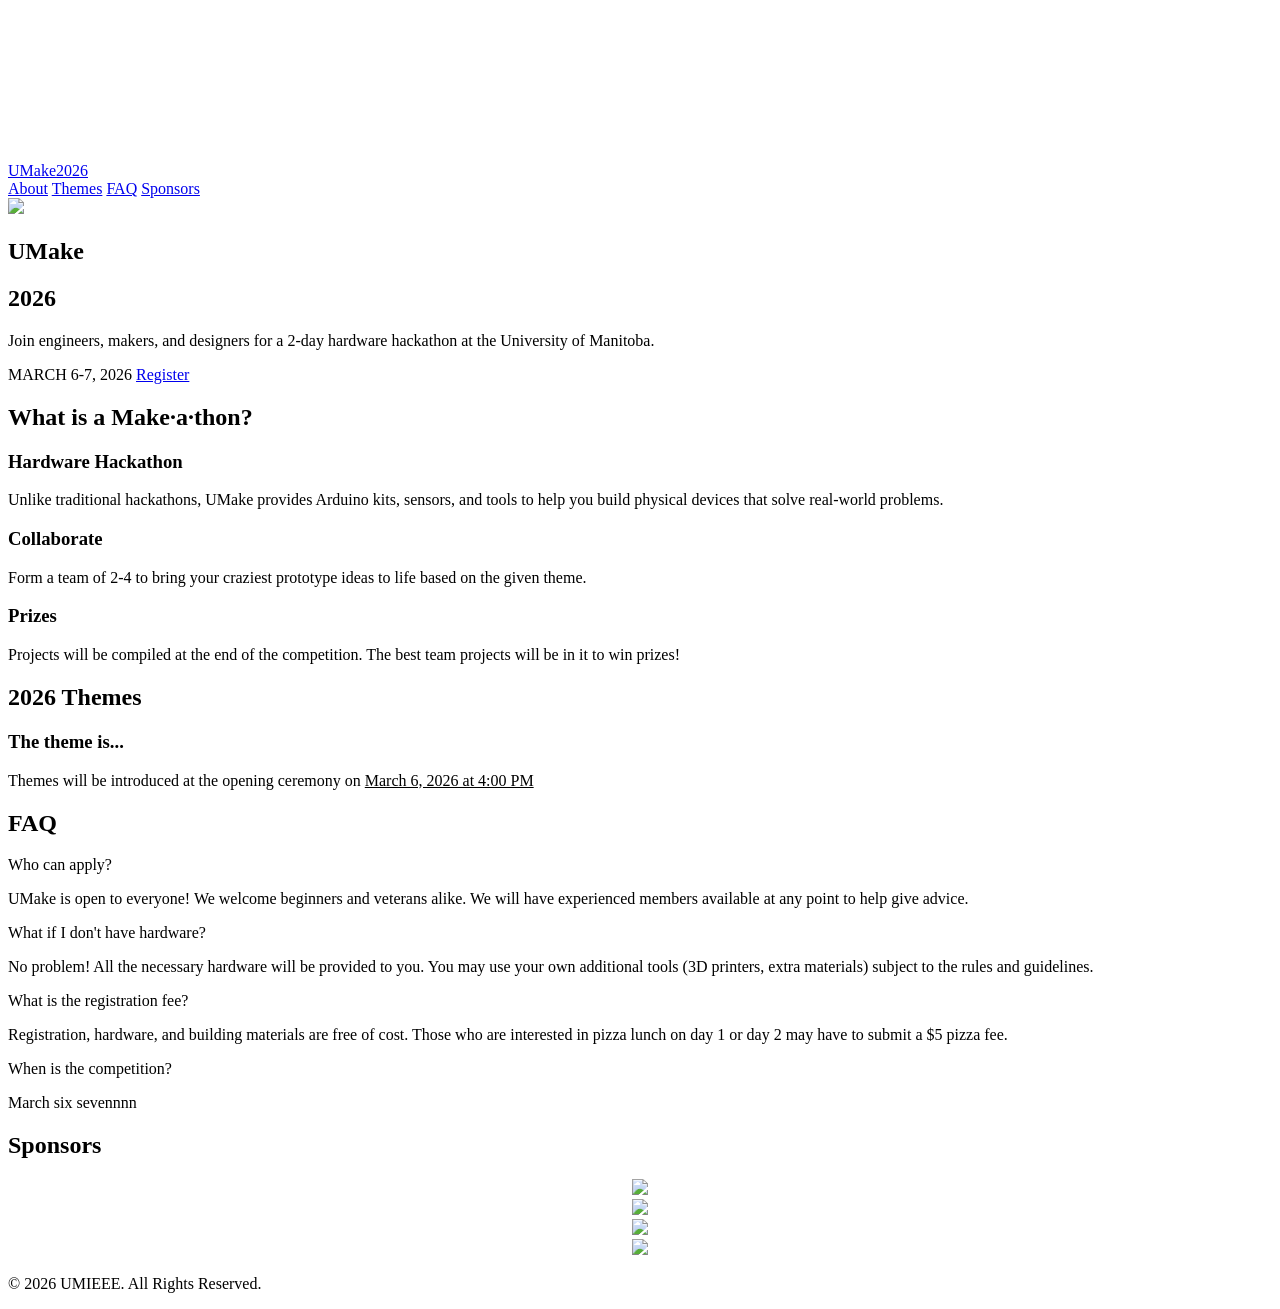
==== index.html @ 4b78773f "update faq" ====
<!DOCTYPE html>
<html lang="en">
<head>
    <meta charset="UTF-8">
    <meta name="viewport" content="width=device-width, initial-scale=1.0">
    <link rel="icon" href="/assets/favicon_um.ico" type="image/x-icon">
    <title>UMake 2026</title>
    
    <link rel="preconnect" href="https://fonts.googleapis.com">
    <link rel="preconnect" href="https://fonts.gstatic.com" crossorigin>
    <link href="https://fonts.googleapis.com/css2?family=Inter:wght@300;400;600&family=Montserrat:wght@700;800&display=swap" rel="stylesheet">
    <link rel="preconnect" href="https://fonts.googleapis.com">
    <link rel="preconnect" href="https://fonts.gstatic.com" crossorigin>
    <link href="https://fonts.googleapis.com/css2?family=Press+Start+2P&family=VT323&display=swap" rel="stylesheet">

    <link rel="stylesheet" href="styles.css">
</head>
<body data-bg="var(--bg-hero)">
    <canvas id="voxel-canvas"></canvas>
    
    <nav>
        <a href="#" class="logo">UMake2026</a>
        <div class="nav-links">
            <a href="#about">About</a>
            <a href="#themes">Themes</a>
            <a href="#faq">FAQ</a>
            <a href="#sponsors">Sponsors</a>
            <!-- <a href="#contact">Contact</a> -->
        </div>
    </nav>

    <section id="hero" class="bg-trigger" data-color="var(--bg-hero)">
        <img src="./assets/umieee.webp" style="height: 1.5rem;">
        <h1 class="logo">UMake</h1>
        <h1 class="logo">2026</h1>
        <p class="hero-sub">Join engineers, makers, and designers for a 2-day hardware hackathon at the University of Manitoba.</p>
        <span class="hero-tag">MARCH 6-7, 2026</span>
        <a href="https://docs.google.com/forms/d/e/1FAIpQLScHVIzi8cboEXh6Fi9z3Rb9XfMyqST-W2y5awDrK6o67wn_qQ/viewform?usp=publish-editor" target="." class="cta-btn">Register</a>
    </section>

    <section id="about" class="bg-trigger" data-color="var(--bg-about)">
        <h2 class="section-title">What is a Make·a·thon?</h2>
        <div class="grid">
            <div class="card">
                <h3>Hardware Hackathon</h3>
                <p>Unlike traditional hackathons, UMake provides Arduino kits, sensors, and tools to help you build physical devices that solve real-world problems.</p>
            </div>
            <div class="card">
                <h3>Collaborate</h3>
                <p>Form a team of 2-4 to bring your craziest prototype ideas to life based on the given theme.</p>
            </div>
            <div class="card">
                <h3>Prizes</h3>
                <p>Projects will be compiled at the end of the competition. The best team projects will be in it to win prizes!</p>
            </div>
        </div>
    </section>

    <section id="themes" class="bg-trigger" data-color="var(--bg-themes)">
        <h2 class="section-title">2026 Themes</h2>
        <div class="grid">
            <div class="card">
                <h3>The theme is...</h3>
                <p>Themes will be introduced at the opening ceremony on <u>March 6, 2026 at 4:00 PM</u></p>
            </div>
            <!-- <div class="card">
                <h3>Retro-Gaming</h3>
                <p>Build custom arcade machines, controllers, or physical games that bridge the gap between digital and physical play.</p>
            </div> -->
        </div>
    </section>

    <section id="faq" class="bg-trigger" data-color="var(--bg-faq)">
        <h2 class="section-title">FAQ</h2>
        <div class="faq-item">
            <div class="faq-question">Who can apply?</div>
            <p class="text-dim">UMake is open to everyone! We welcome beginners and veterans alike. We will have experienced members available at any point to help give advice.</p>
        </div>
        <div class="faq-item">
            <div class="faq-question">What if I don't have hardware?</div>
            <p class="text-dim">No problem! All the necessary hardware will be provided to you. You may use your own additional tools (3D printers, extra materials) subject to the rules and guidelines.</p>
        </div>
        <div class="faq-item">
            <div class="faq-question">What is the registration fee?</div>
            <p class="text-dim">Registration, hardware, and building materials are free of cost.
                Those who are interested in pizza lunch on day 1 or day 2 may have to submit a $5 pizza fee.</p>
        </div>
        <div class="faq-item">
            <div class="faq-question">When is the competition?</div>
            <p class="text-dim">March six sevennnn</p>
        </div>
    </section>

    <section id="sponsors" class="bg-trigger" data-color="var(--bg-footer)">
        <h2 class="section-title">Sponsors</h2>
        <div class="grid" style="text-align: center;">
            <div class="card"><img src="./assets/umieee.webp"></div>
            <div class="card"><img src="./assets/eef.webp"></div>
            <div class="card"><img src="./assets/icf.webp"></div>
            <div class="card"><img src="./assets/digikey.webp"></div>
        </div>
    </section>

    <footer>
        <p>&copy; 2026 UMIEEE. All Rights Reserved.</p>
        <!-- <div class="socials">
            <a href="#">Instagram</a>
            <a href="#">Email</a>
        </div> -->
    </footer>

    
    <!-- <script type="text/javascript" src="script.js"></script> -->
    <script type="importmap">
        {
            "imports": {
            "three": "https://unpkg.com/three@0.160.0/build/three.module.js"
            }
        }
    </script>
    <script type="module" src="script.js"></script>
</body>
</html>
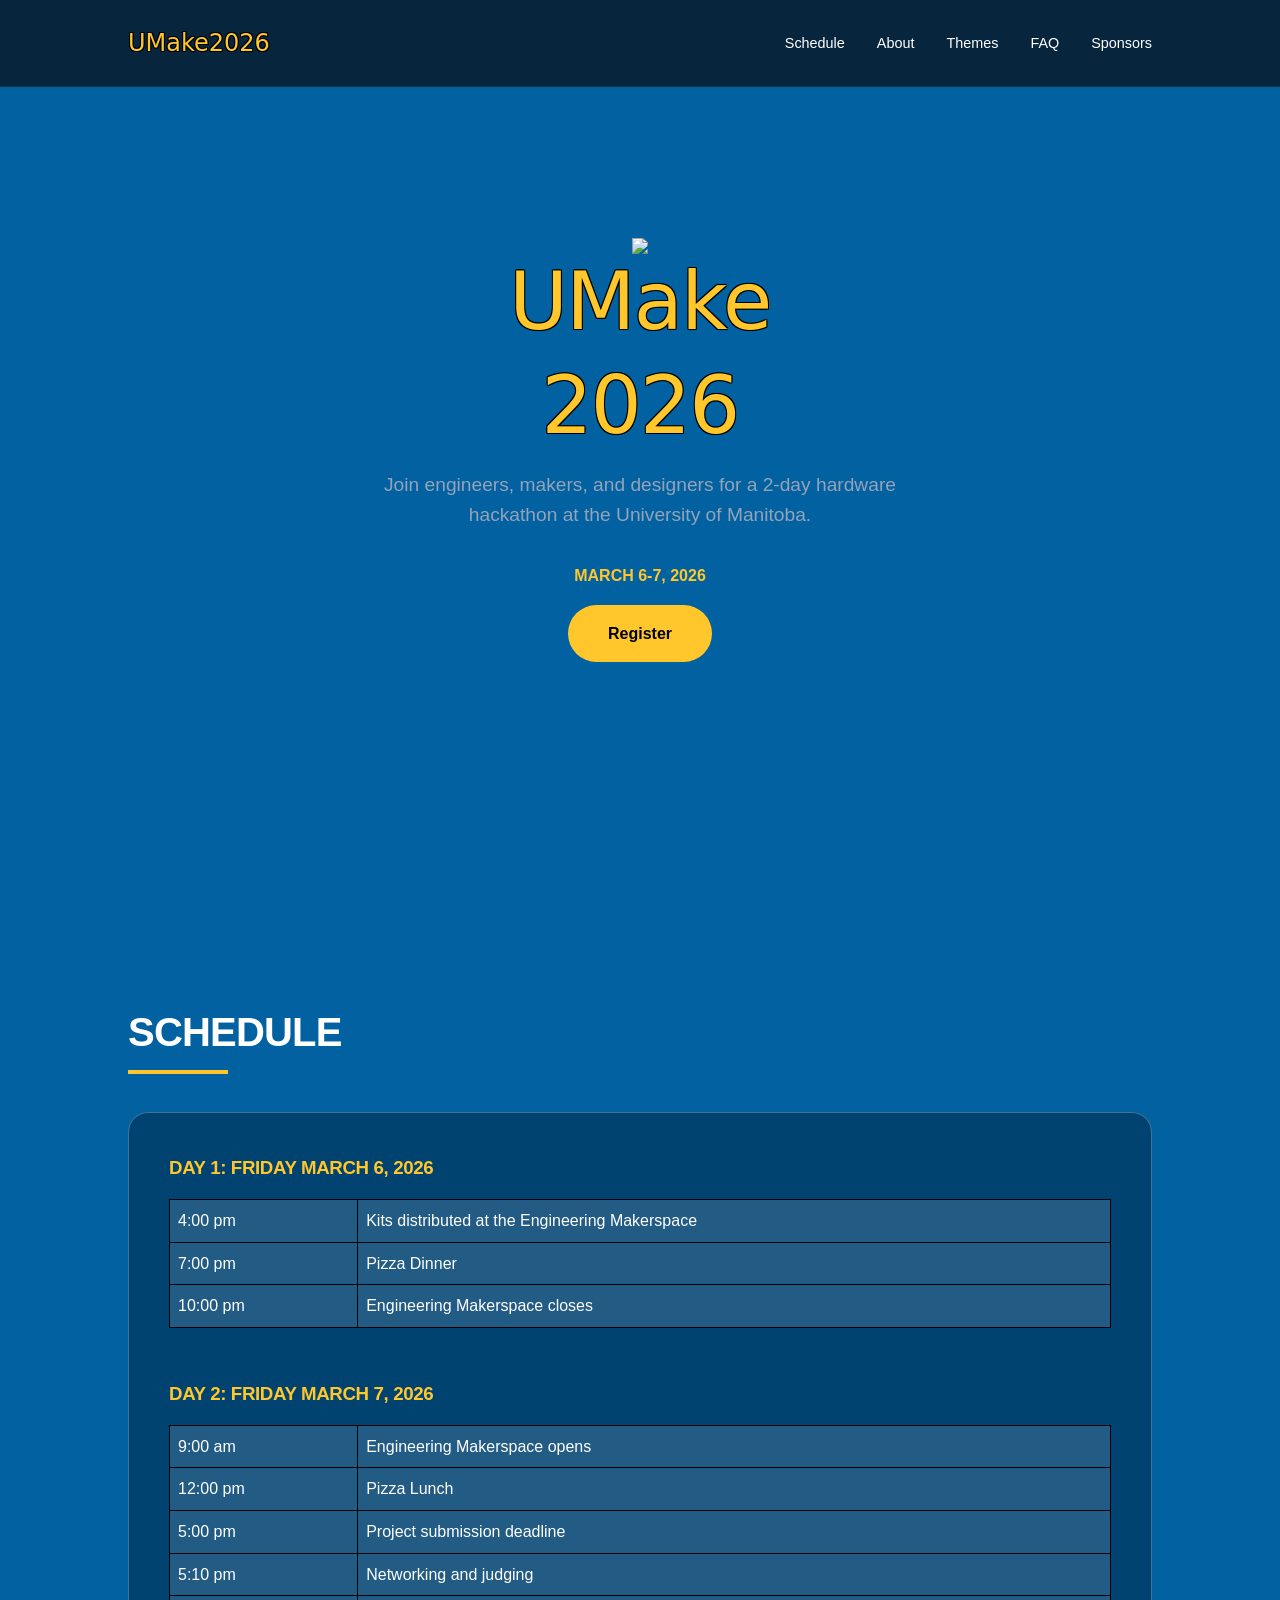
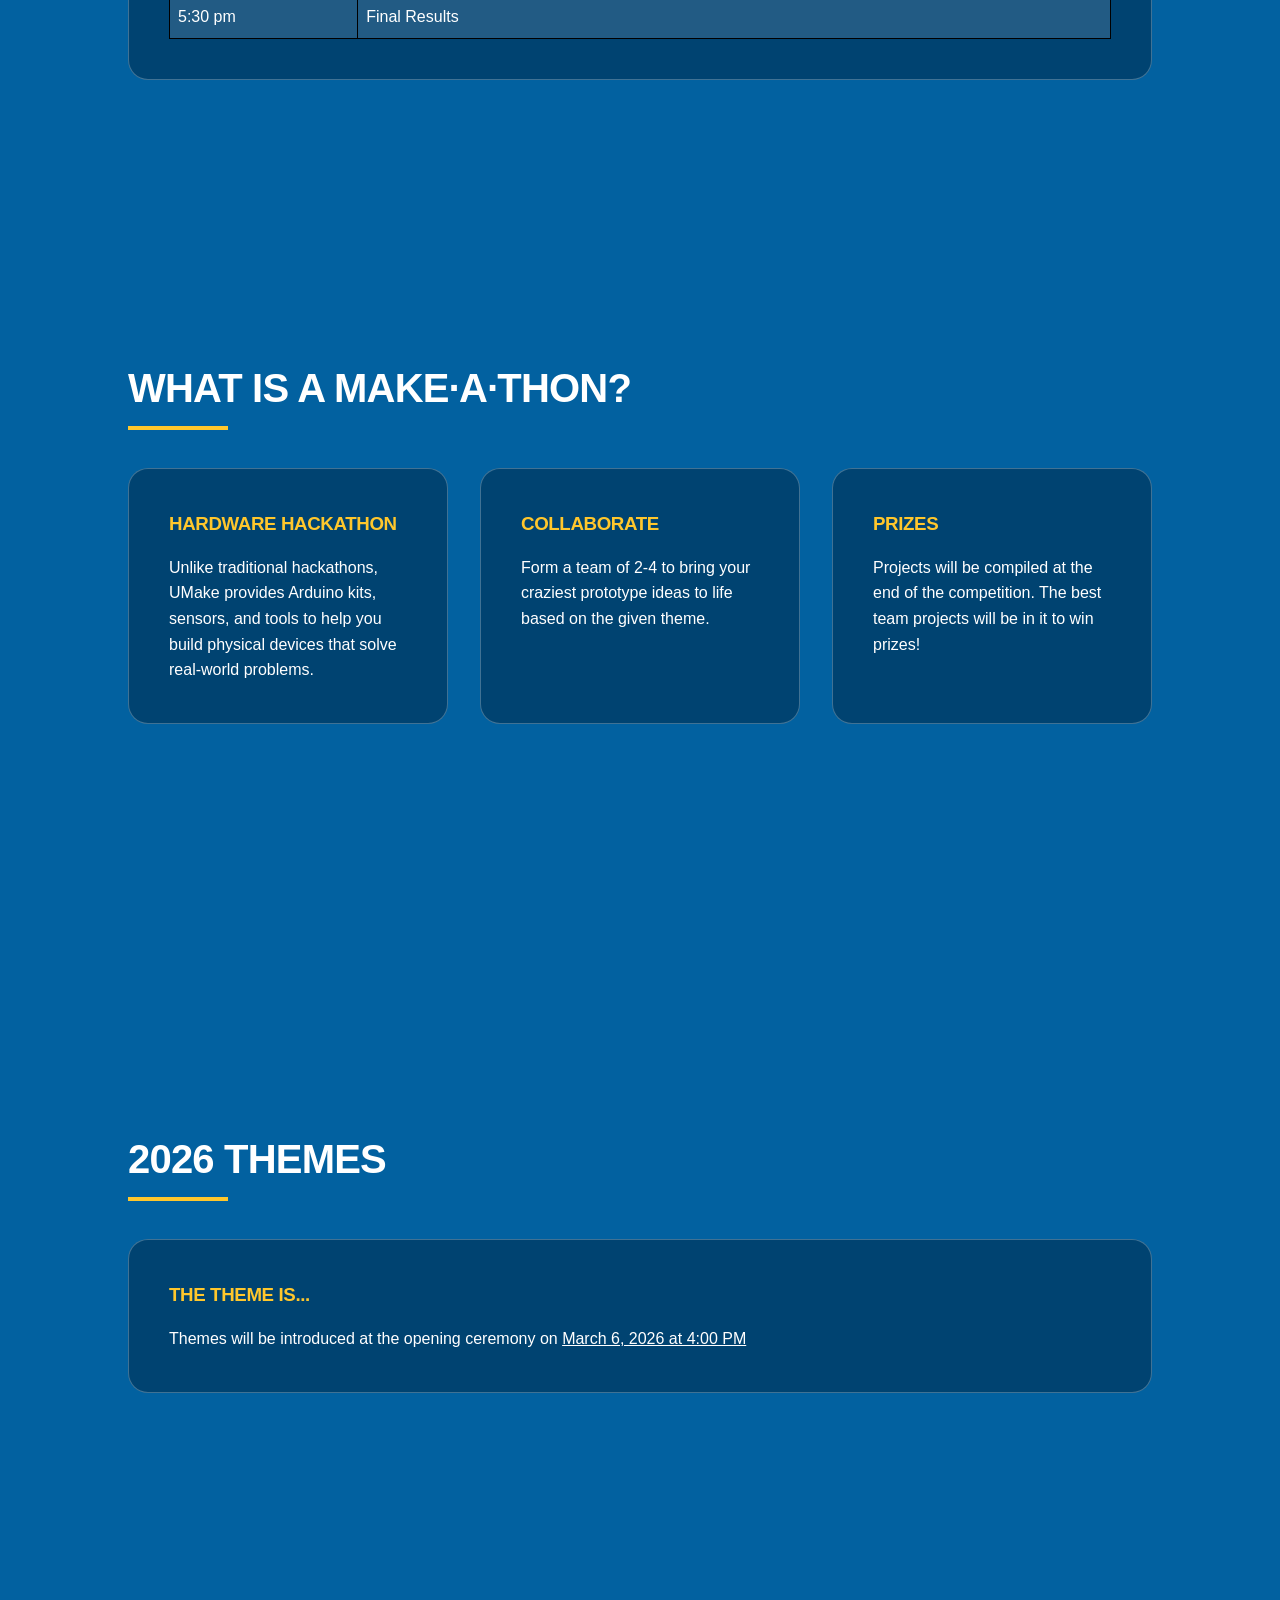
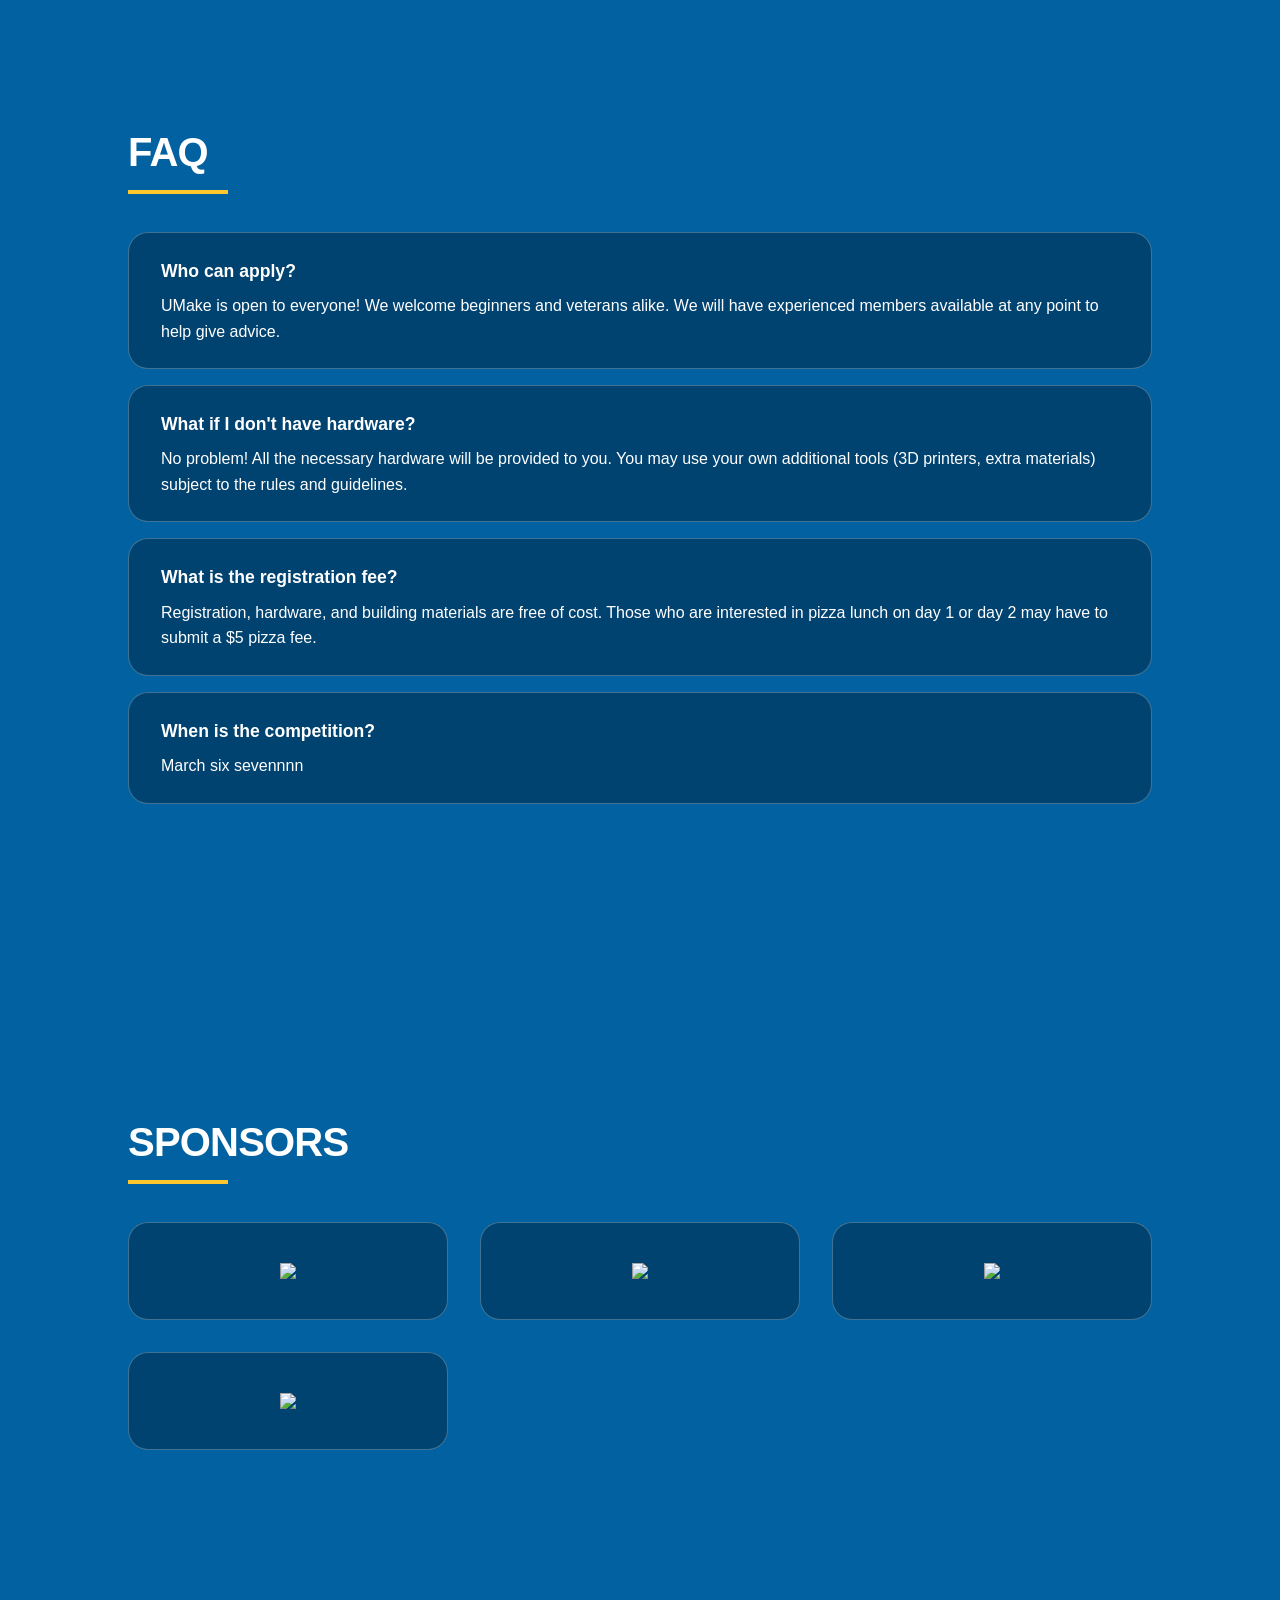
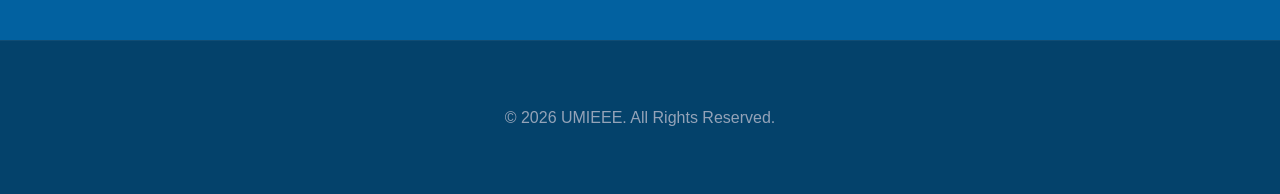
==== commit 4385a343: "add schedule" ====
--- a/index.html
+++ b/index.html
@@ -21,6 +21,7 @@
     <nav>
         <a href="#" class="logo">UMake2026</a>
         <div class="nav-links">
+            <a href="#schedule">Schedule</a>
             <a href="#about">About</a>
             <a href="#themes">Themes</a>
             <a href="#faq">FAQ</a>
@@ -38,6 +39,64 @@
         <a href="https://docs.google.com/forms/d/e/1FAIpQLScHVIzi8cboEXh6Fi9z3Rb9XfMyqST-W2y5awDrK6o67wn_qQ/viewform?usp=publish-editor" target="." class="cta-btn">Register</a>
     </section>
 
+    <section id="schedule" class="bg-trigger" data-color="var(--bg-themes)">
+        <h2 class="section-title">Schedule</h2>
+        <div class="grid">
+            <div class="card" style="display: flex; justify-content: center; flex-direction: column;">
+                
+                <h3>Day 1: Friday March 6, 2026</h3>
+                <table class="schedule-table">
+                    <tbody>
+                        <tr>
+                            <td class="tg-0pky">4:00 pm</td>
+                            <td class="tg-0pky">Kits distributed at the Engineering Makerspace</td>
+                        </tr>
+                        <tr>
+                            <td class="tg-0pky">7:00 pm</td>
+                            <td class="tg-0pky">Pizza Dinner</td>
+                        </tr>
+                        <tr>
+                            <td class="tg-0pky">10:00 pm</td>
+                            <td class="tg-0pky">Engineering Makerspace closes</td>
+                        </tr>
+                    </tbody>
+                </table>
+                
+                <br><br>
+
+                <h3>Day 2: Friday March 7, 2026</h3>
+                <table class="schedule-table">
+                    <tbody>
+                        <tr>
+                            <td class="tg-0pky">9:00 am</td>
+                            <td class="tg-0pky">Engineering Makerspace opens</td>
+                        </tr>
+                        <tr>
+                            <td class="tg-0pky">12:00 pm</td>
+                            <td class="tg-0pky">Pizza Lunch</td>
+                        </tr>
+                        <tr>
+                            <td class="tg-0pky">5:00 pm</td>
+                            <td class="tg-0pky">Project submission deadline</td>
+                        </tr>
+                        <tr>
+                            <td class="tg-0pky">5:10 pm</td>
+                            <td class="tg-0pky">Networking and judging</td>
+                        </tr>
+                        <tr>
+                            <td class="tg-0pky">5:30 pm</td>
+                            <td class="tg-0pky">Final Results</td>
+                        </tr>
+                    </tbody>
+                </table>
+
+                <!-- <br>
+                <span>*Schedule is subject to change</span> -->
+
+            </div>
+        </div>
+    </section>
+    
     <section id="about" class="bg-trigger" data-color="var(--bg-about)">
         <h2 class="section-title">What is a Make·a·thon?</h2>
         <div class="grid">
--- a/styles.css
+++ b/styles.css
@@ -0,0 +1,282 @@
+:root {
+    /* Background colors for different sections */
+    --bg-hero: #0261a0;
+    --bg-about: #003d66;
+    --bg-themes: #004b7c;
+    --bg-faq: #072f49;
+    --bg-footer: #0261a0;
+    
+    --accent-blue: #3b82f6;
+    --accent-yellow: #FFC72C;
+    --text-main: #ffffff;
+    --text-dim: #94a3b8;
+    
+    --transition-speed: 0.8s;
+}
+
+* {
+    margin: 0;
+    padding: 0;
+    box-sizing: border-box;
+}
+
+body {
+    font-family: 'Inter', sans-serif;
+    background-color: var(--bg-hero);
+    color: var(--text-main);
+    line-height: 1.6;
+    overflow-x: hidden;
+    transition: background-color var(--transition-speed) ease;
+}
+
+h1, h2, h3 {
+    font-family: 'Montserrat', sans-serif;
+    text-transform: uppercase;
+    letter-spacing: -0.02em;
+}
+
+/* Smooth Scroll */
+html {
+    scroll-behavior: smooth;
+}
+
+/* Navigation */
+nav {
+    position: fixed;
+    top: 0;
+    width: 100%;
+    padding: 1.5rem 10%;
+    display: flex;
+    justify-content: space-between;
+    align-items: center;
+    z-index: 1000;
+    backdrop-filter: blur(10px);
+    background: rgba(11, 14, 20, 0.7);
+    border-bottom: 1px solid rgba(255, 255, 255, 0.05);
+}
+
+.logo {
+    /* font-family: 'Montserrat', sans-serif; */
+    font-family: "Press Start 2P", system-ui;
+    font-weight: 400;
+    font-style: normal;
+    /* font-weight: 800; */
+    font-size: 1.5rem;
+    color: var(--accent-yellow);
+    text-decoration: none;
+    text-shadow:
+        -1px -1px 0 #000,
+        1px -1px 0 #000,
+        -1px  1px 0 #000,
+        1px  1px 0 #000;
+}
+
+.nav-links {
+    display: flex;
+    gap: 2rem;
+}
+
+.nav-links a {
+    color: var(--text-main);
+    text-decoration: none;
+    font-weight: 500;
+    font-size: 0.9rem;
+    transition: color 0.3s;
+}
+
+.nav-links a:hover {
+    color: var(--accent-yellow);
+}
+
+/* Main Layout */
+section {
+    min-height: 80vh;
+    padding: 100px 10%;
+    display: flex;
+    flex-direction: column;
+    justify-content: center;
+}
+
+/* Hero Section */
+#hero {
+    text-align: center;
+    align-items: center;
+    height: 100vh;
+}
+
+.hero-tag {
+    color: var(--accent-yellow);
+    font-weight: 600;
+    margin-bottom: 1rem;
+    display: block;
+}
+
+#hero h1 {
+    /* font-size: clamp(3rem, 8vw, 6rem); */
+    font-size: 5rem;
+    margin-bottom: 1.5rem;
+    line-height: 1;
+    text-transform: none;
+}
+
+.hero-sub {
+    font-size: 1.2rem;
+    color: var(--text-dim);
+    max-width: 600px;
+    margin-bottom: 2rem;
+}
+
+.cta-btn {
+    background: var(--accent-yellow);
+    color: black;
+    padding: 1rem 2.5rem;
+    border-radius: 50px;
+    text-decoration: none;
+    font-weight: 600;
+    transition: transform 0.3s, box-shadow 0.3s;
+    display: inline-block;
+}
+
+.cta-btn:hover {
+    transform: translateY(-3px);
+    box-shadow: 0 10px 20px rgba(59, 130, 246, 0.3);
+}
+
+/* Section Styling */
+.section-title {
+    font-size: 2.5rem;
+    margin-bottom: 3rem;
+    position: relative;
+}
+
+.section-title::after {
+    content: '';
+    position: absolute;
+    left: 0;
+    bottom: -10px;
+    width: 100px;
+    height: 4px;
+    background: var(--accent-yellow);
+}
+
+/* Grid for content */
+.grid {
+    display: grid;
+    grid-template-columns: repeat(auto-fit, minmax(300px, 1fr));
+    gap: 2rem;
+}
+.grid img {
+    max-width: 100%;
+    max-height: 100%;
+}
+#sponsors .grid div {
+    display: flex;
+    justify-content: center;
+    align-items: center;
+}
+
+.card {
+    background: #003d66d0;
+    border: 1px solid #ffffff40;
+    padding: 2.5rem;
+    border-radius: 20px;
+    transition: background 0.3s;
+}
+
+.card:hover {
+    background: rgb(15, 98, 153, 240);
+}
+
+.card h3 {
+    margin-bottom: 1rem;
+    color: var(--accent-yellow);
+}
+
+/* FAQ Styling */
+.faq-item {
+    margin-bottom: 1.0rem;
+    /* border-bottom: 1px solid rgba(255, 255, 255, 0.1); */
+    /* padding-bottom: 1.5rem; */
+    padding: 1.5rem 2.0rem;
+
+    background: #003d66d0;
+    border: 1px solid #ffffff40;
+    border-radius: 20px;
+}
+
+.faq-question {
+    font-weight: 600;
+    font-size: 1.1rem;
+    margin-bottom: 0.5rem;
+    cursor: pointer;
+    display: flex;
+    justify-content: space-between;
+}
+
+/* Footer */
+footer {
+    color: var(--text-dim);
+    padding: 4rem 10%;
+    /* background: var(--bg-footer); */
+    background: #04426b;
+    text-align: center;
+    border-top: 1px solid rgba(255, 255, 255, 0.05);
+}
+
+.socials {
+    display: flex;
+    justify-content: center;
+    gap: 2rem;
+    margin-top: 2rem;
+}
+
+.socials a {
+    color: var(--text-dim);
+    text-decoration: none;
+}
+
+/* Background switcher utility classes */
+.bg-trigger {
+    opacity: 1;
+}
+
+@media (max-width: 768px) {
+    .nav-links { display: none; }
+    section { padding: 80px 5%; }
+}
+
+
+#voxel-canvas {
+    position: fixed;
+    top: 0;
+    left: 0;
+    width: 100%;
+    height: 100%;
+    z-index: -1; /* Puts it behind everything */
+    pointer-events: none; /* Allows you to still click buttons/links */
+    opacity: 0.6; /* Softens the effect so text remains readable */
+}
+
+
+.schedule-table {
+    width: 100%;
+    /* table-layout: fixed; */
+    border-collapse: collapse;
+}
+.schedule-table th:first-child,
+.schedule-table td:first-child {
+    width: 20%;
+}
+.schedule-table th:nth-child(2),
+.schedule-table td:nth-child(2) {
+    width: 80%;
+}
+
+.schedule-table th,
+.schedule-table td {
+    border: 1px solid #000;
+    background: #fff2;
+    /* color: #000; */
+    padding: 0.5rem;
+    margin: 0;
+}
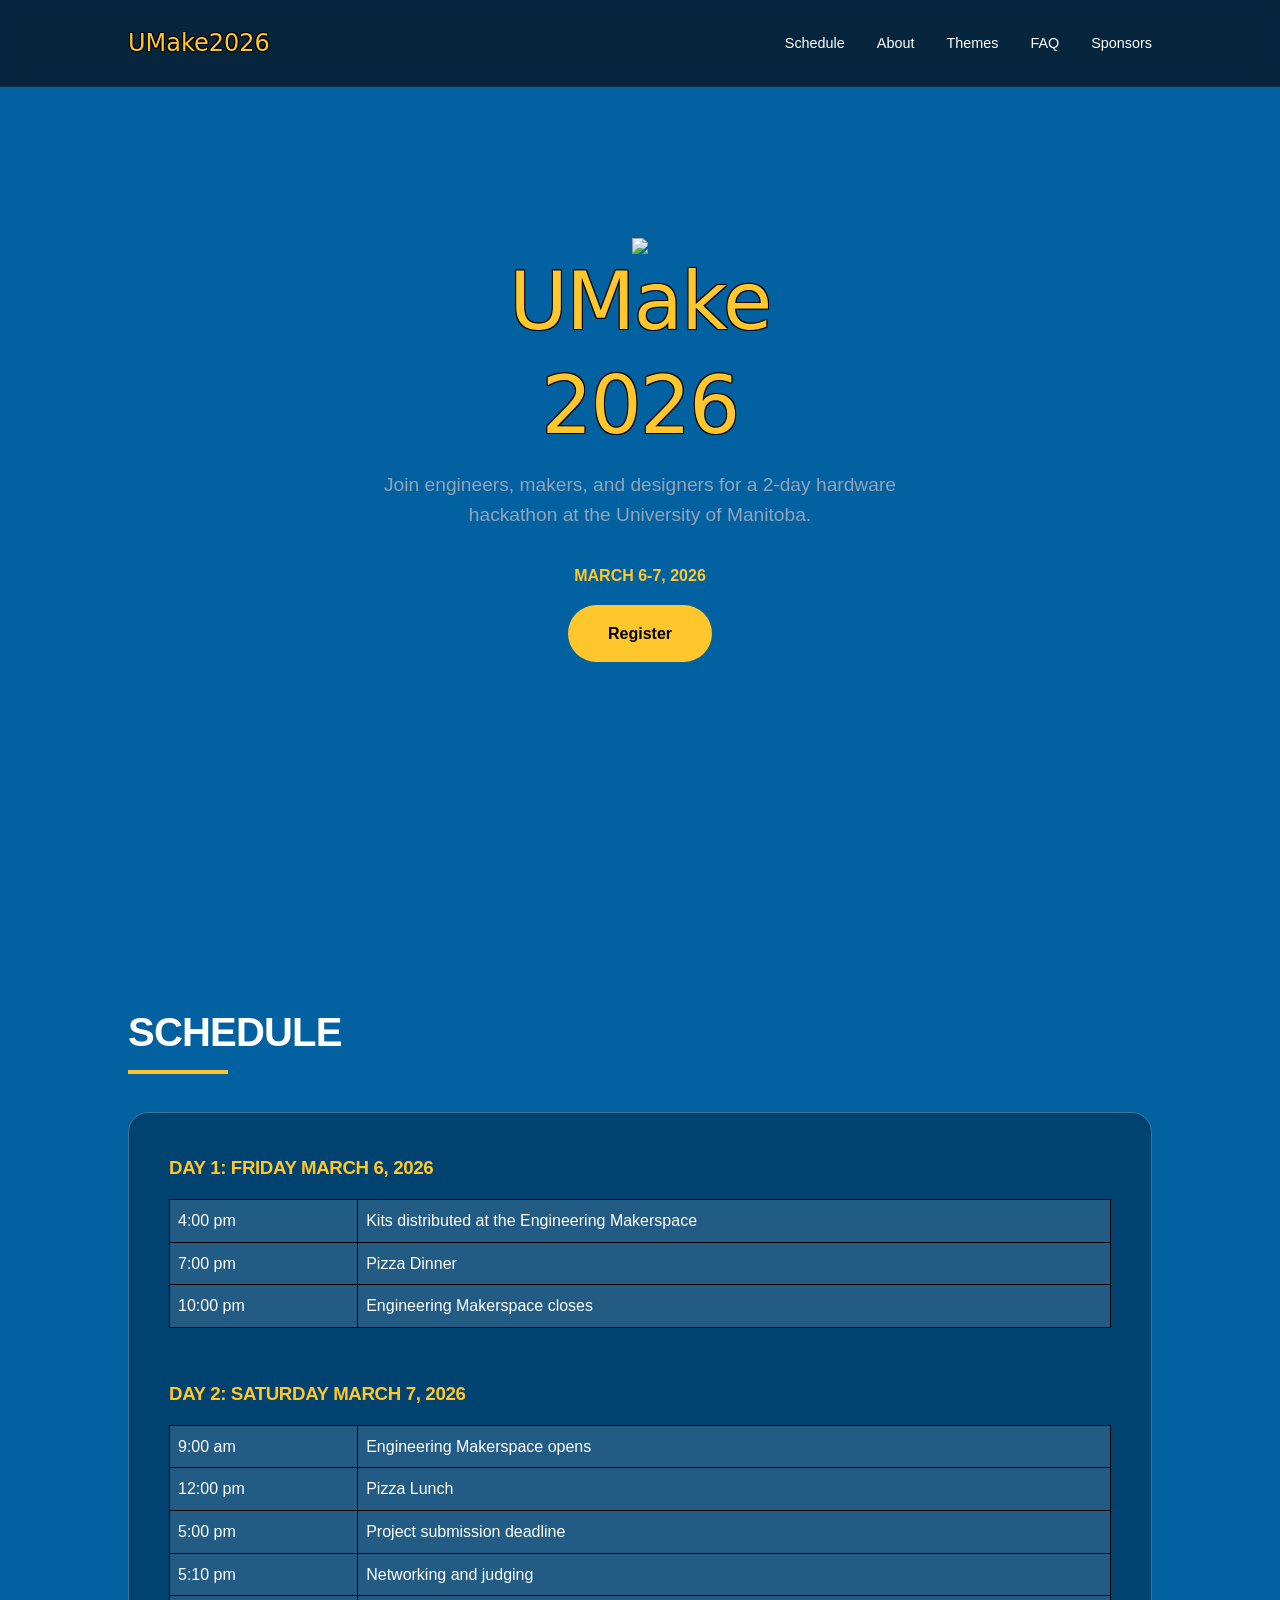
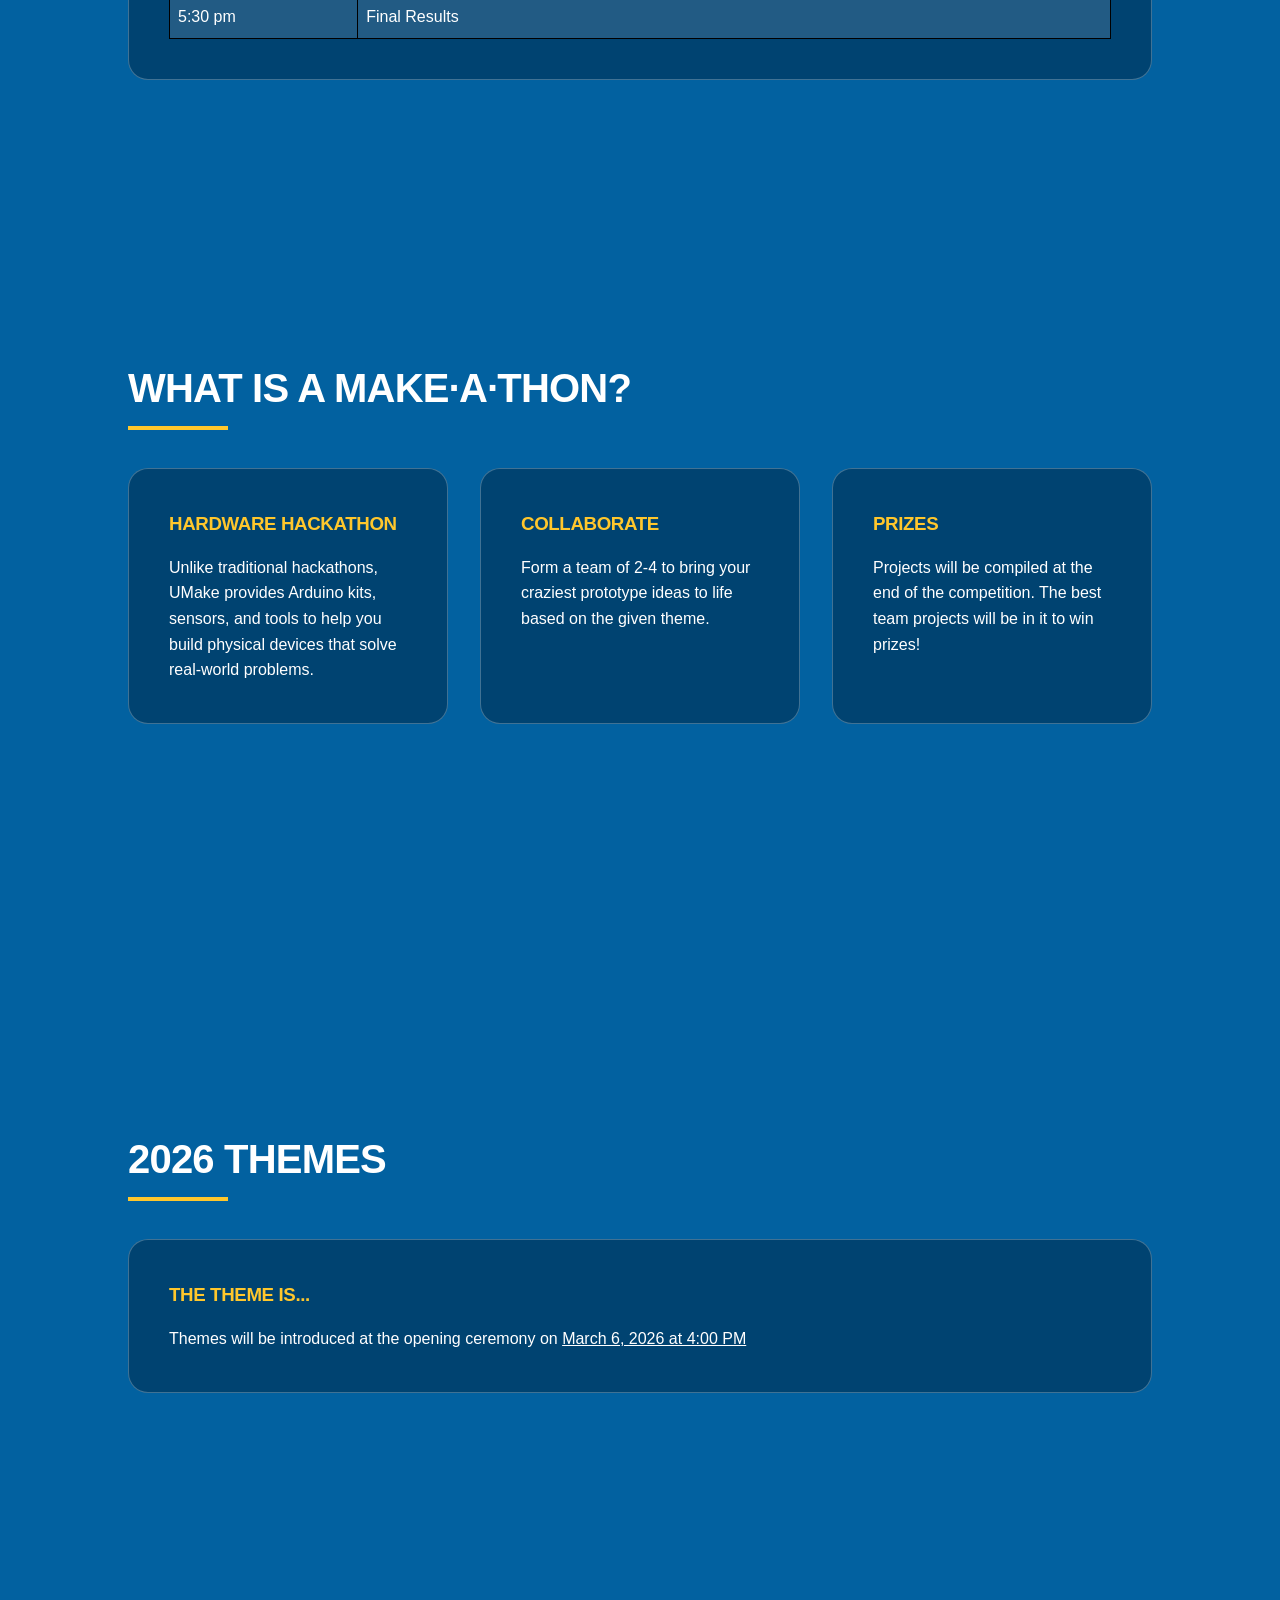
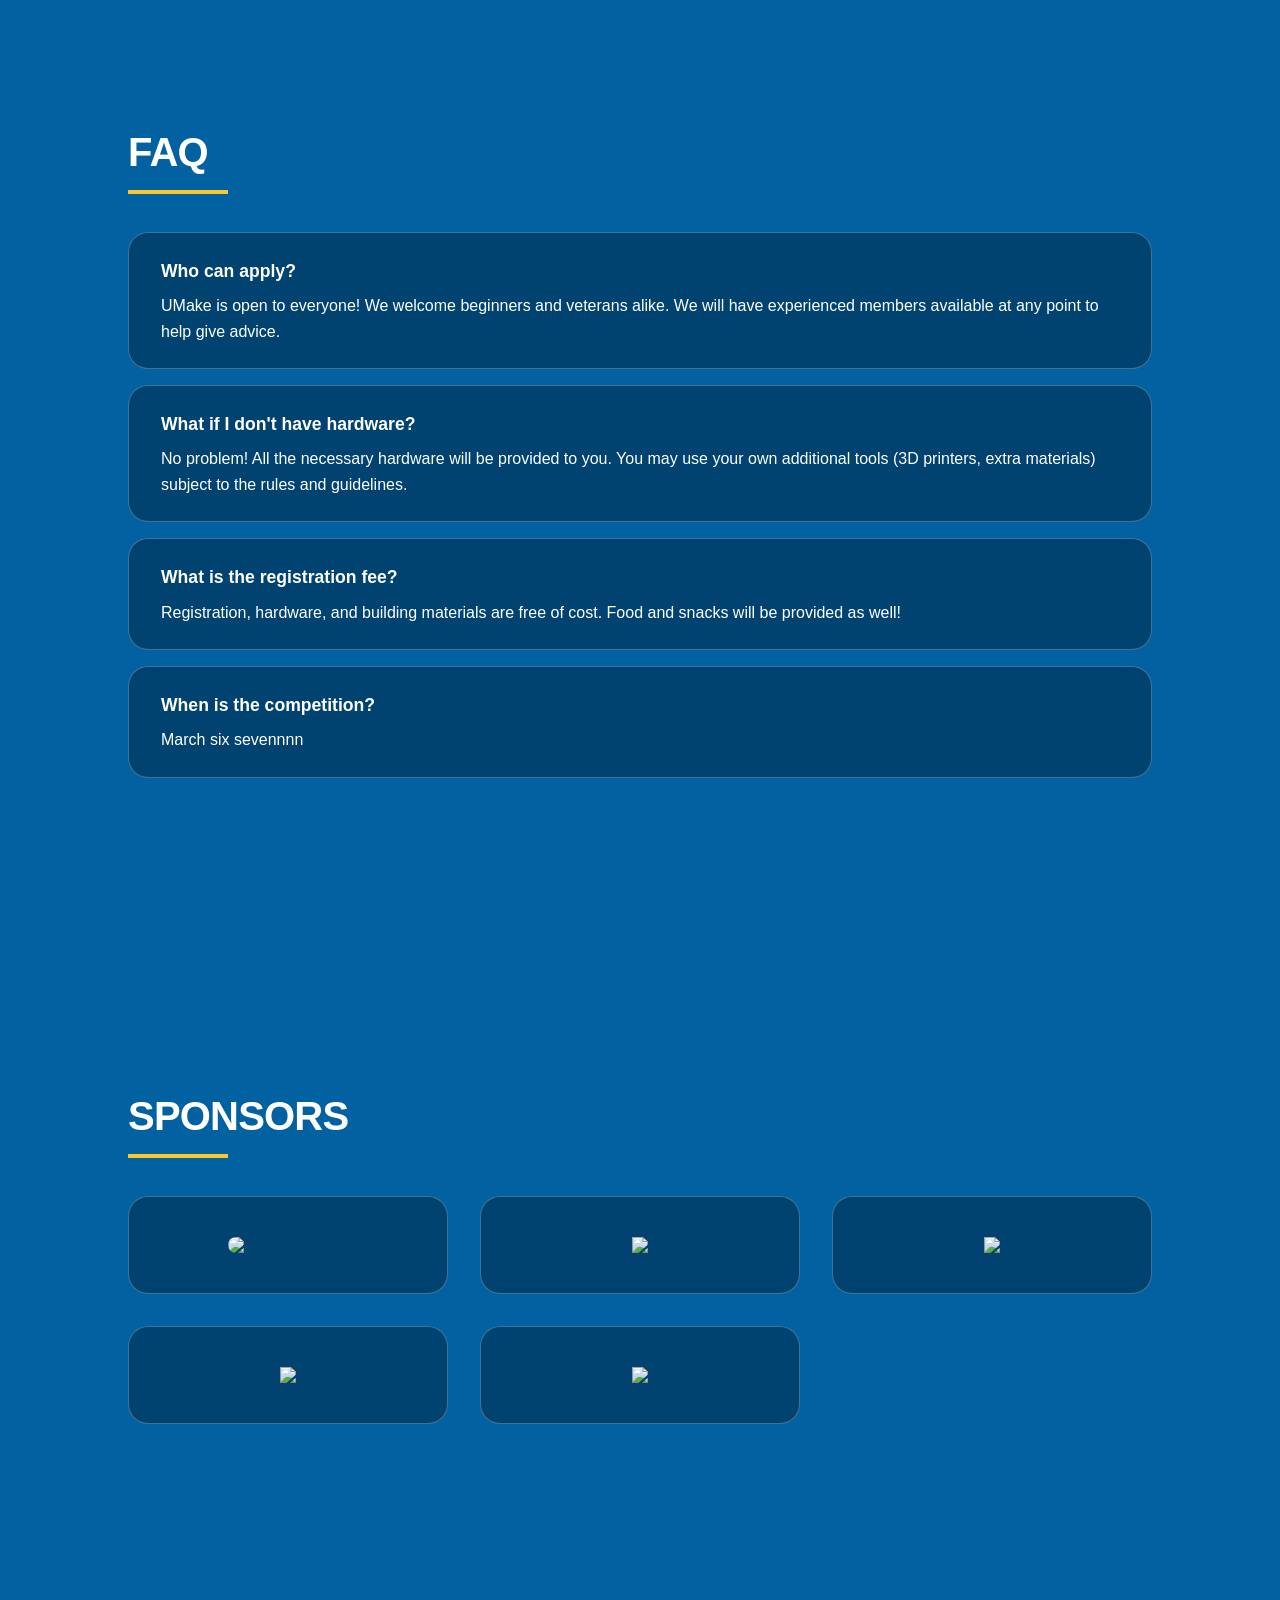
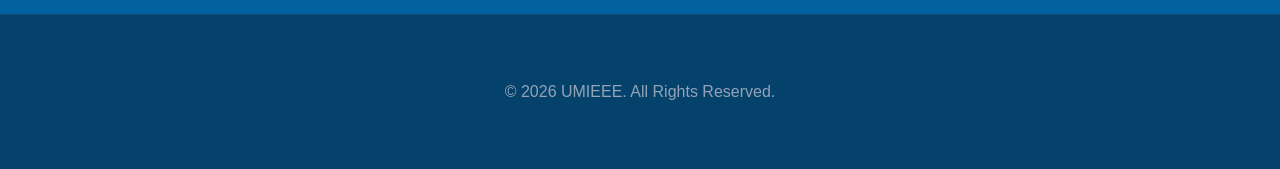
==== commit b9c4d54b: "update sponsors list" ====
--- a/index.html
+++ b/index.html
@@ -64,7 +64,7 @@
                 
                 <br><br>
 
-                <h3>Day 2: Friday March 7, 2026</h3>
+                <h3>Day 2: Saturday March 7, 2026</h3>
                 <table class="schedule-table">
                     <tbody>
                         <tr>
@@ -141,8 +141,7 @@
         </div>
         <div class="faq-item">
             <div class="faq-question">What is the registration fee?</div>
-            <p class="text-dim">Registration, hardware, and building materials are free of cost.
-                Those who are interested in pizza lunch on day 1 or day 2 may have to submit a $5 pizza fee.</p>
+            <p class="text-dim">Registration, hardware, and building materials are free of cost. Food and snacks will be provided as well!</p>
         </div>
         <div class="faq-item">
             <div class="faq-question">When is the competition?</div>
@@ -153,10 +152,19 @@
     <section id="sponsors" class="bg-trigger" data-color="var(--bg-footer)">
         <h2 class="section-title">Sponsors</h2>
         <div class="grid" style="text-align: center;">
-            <div class="card"><img src="./assets/umieee.webp"></div>
-            <div class="card"><img src="./assets/eef.webp"></div>
-            <div class="card"><img src="./assets/icf.webp"></div>
-            <div class="card"><img src="./assets/digikey.webp"></div>
+            <div class="card card-light"><img src="./assets/ece_dept_2.webp" style="border-radius: 999px; width: 120px;"></div>
+            <div class="card card-light"><img src="./assets/umieee.webp"></div>
+            <div class="card card-light"><img src="./assets/digikey.webp"></div>
+            <div class="card card-light"><img src="./assets/icf.webp"></div>
+            <div class="card card-light"><img src="./assets/eef.webp"></div>
+             <!-- <div class="card card-light"><img src="https://images.squarespace-cdn.com/content/v1/5b36b36f620b85e05cf6fbbb/e6d98d37-8c85-4d75-9445-9c213a77da67/Tesla.png?format=500w"></div>
+             <div class="card card-light"><img src="https://images.squarespace-cdn.com/content/v1/5b36b36f620b85e05cf6fbbb/64f5de44-7271-42eb-8cbf-643d819fd85d/Boeing+%28colour%29.png?format=500w"></div>
+             <div class="card card-light"><img src="https://images.squarespace-cdn.com/content/v1/5b36b36f620b85e05cf6fbbb/fb54c236-ea2e-4088-8c7b-3e0c2d96804d/Price+Colour.png?format=500w"></div>
+             <div class="card card-light"><img src="https://images.squarespace-cdn.com/content/v1/5b36b36f620b85e05cf6fbbb/cfcbc269-ee72-4855-8070-f2eb87cfeddc/Standard+Aero+colour.png?format=500w"></div>
+             <div class="card card-light"><img src="https://images.squarespace-cdn.com/content/v1/5b36b36f620b85e05cf6fbbb/d3f21692-f893-4086-a3de-907f5abf7b67/Magellan+colour.png?format=500w"></div>
+             <div class="card card-light"><img src=""></div>
+             <div class="card card-light"><img src=""></div> -->
+             
         </div>
     </section>
 
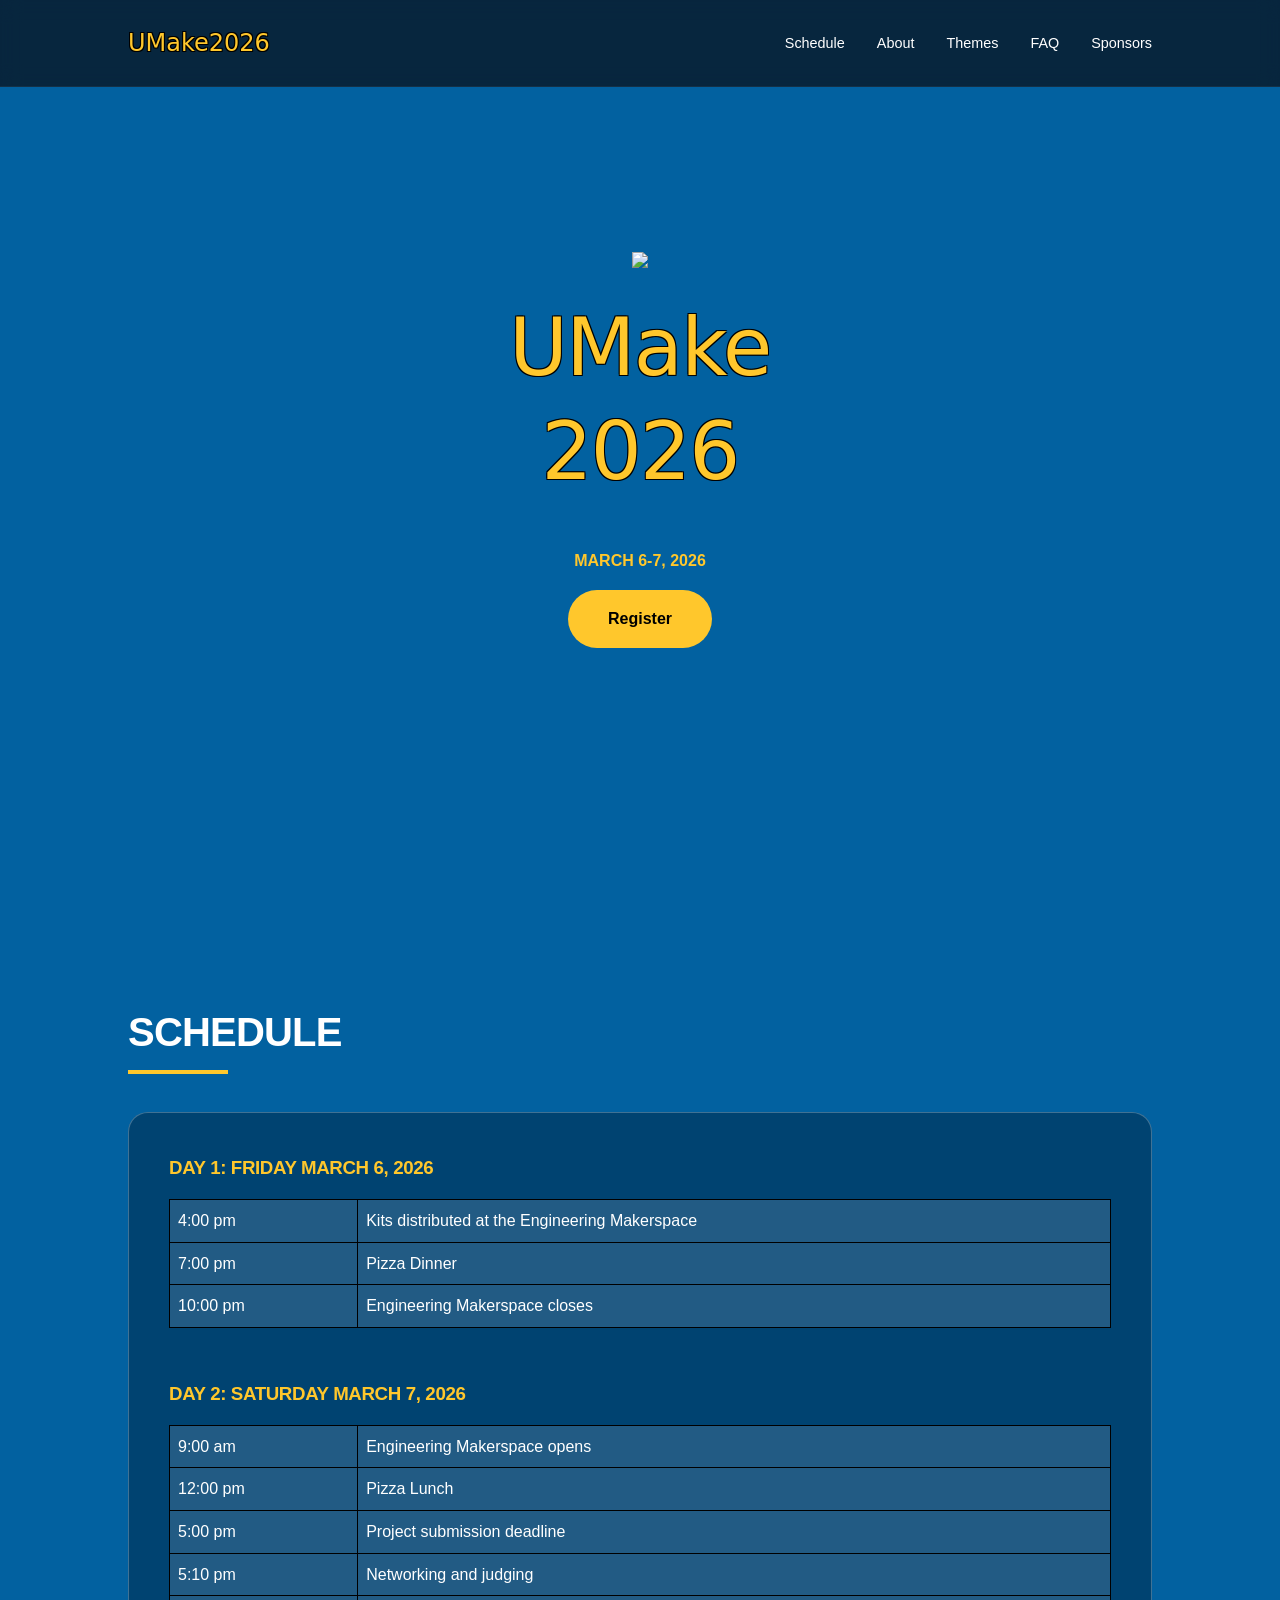
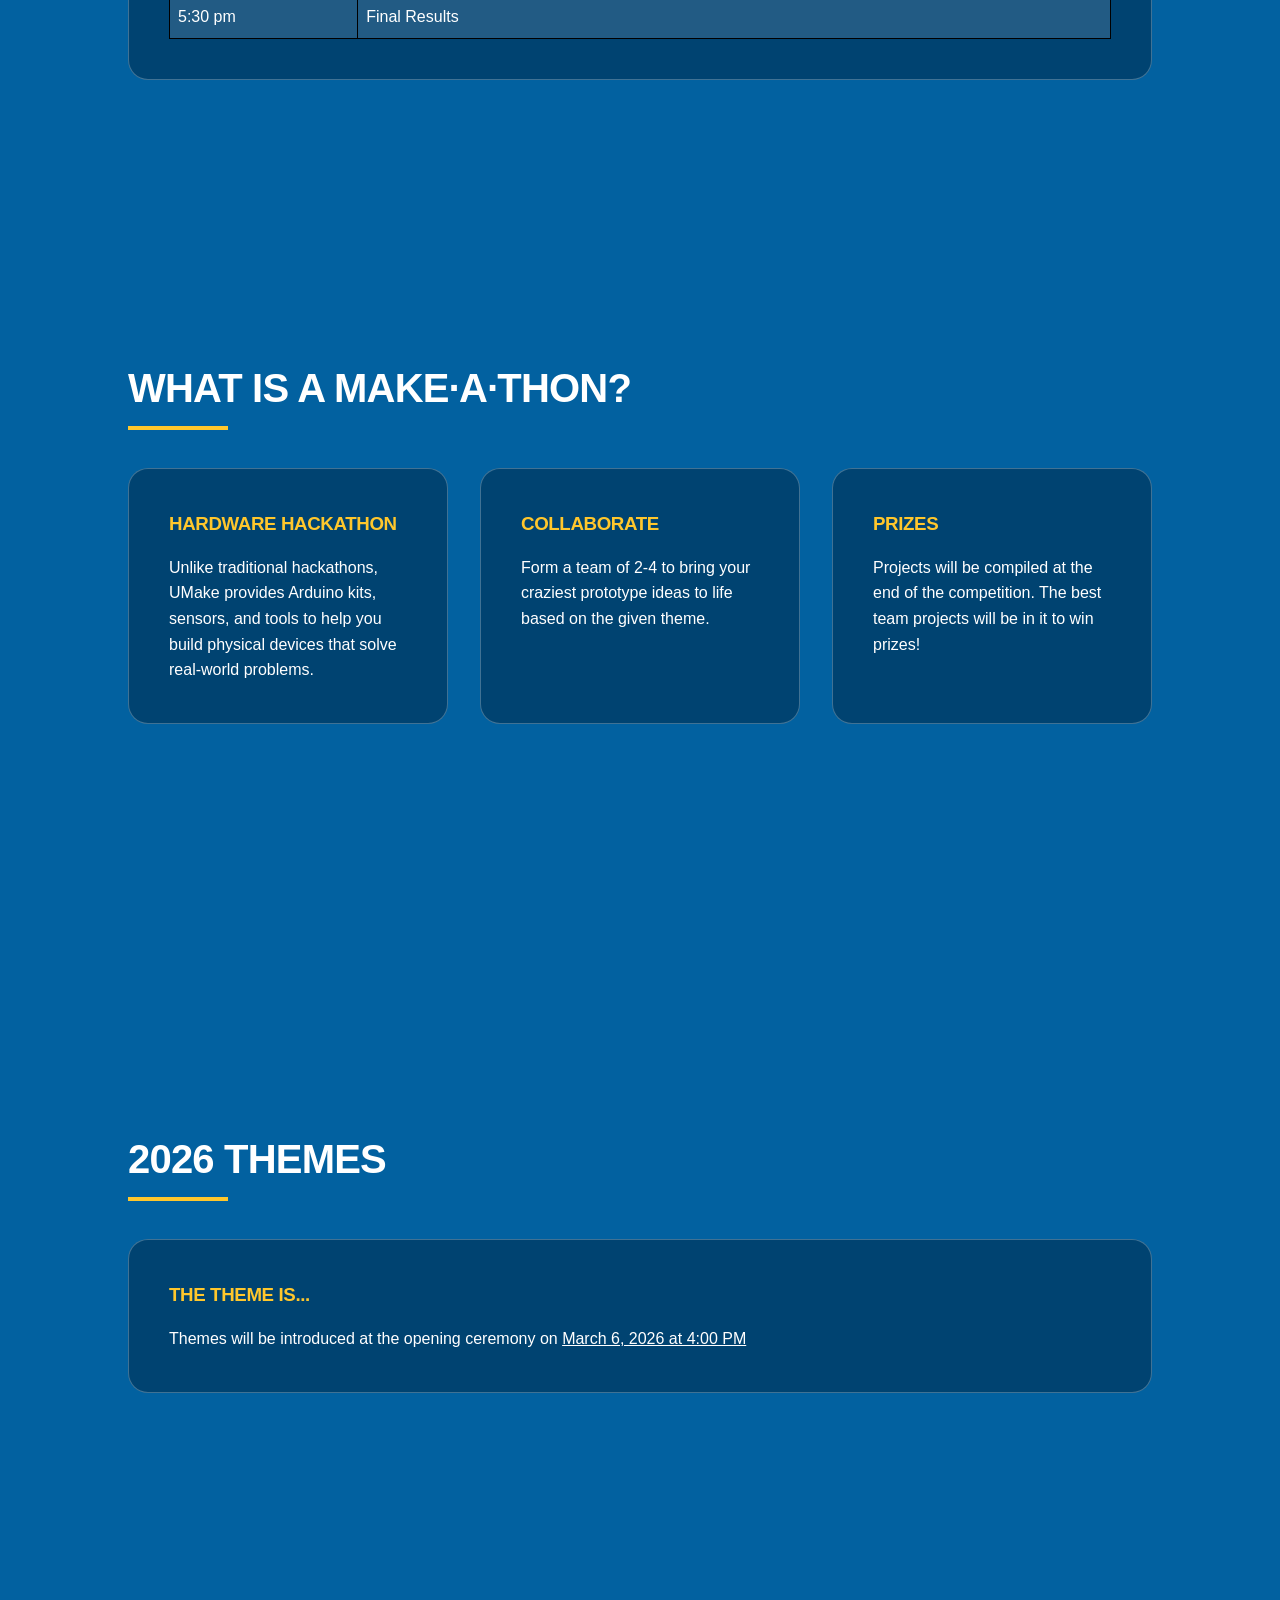
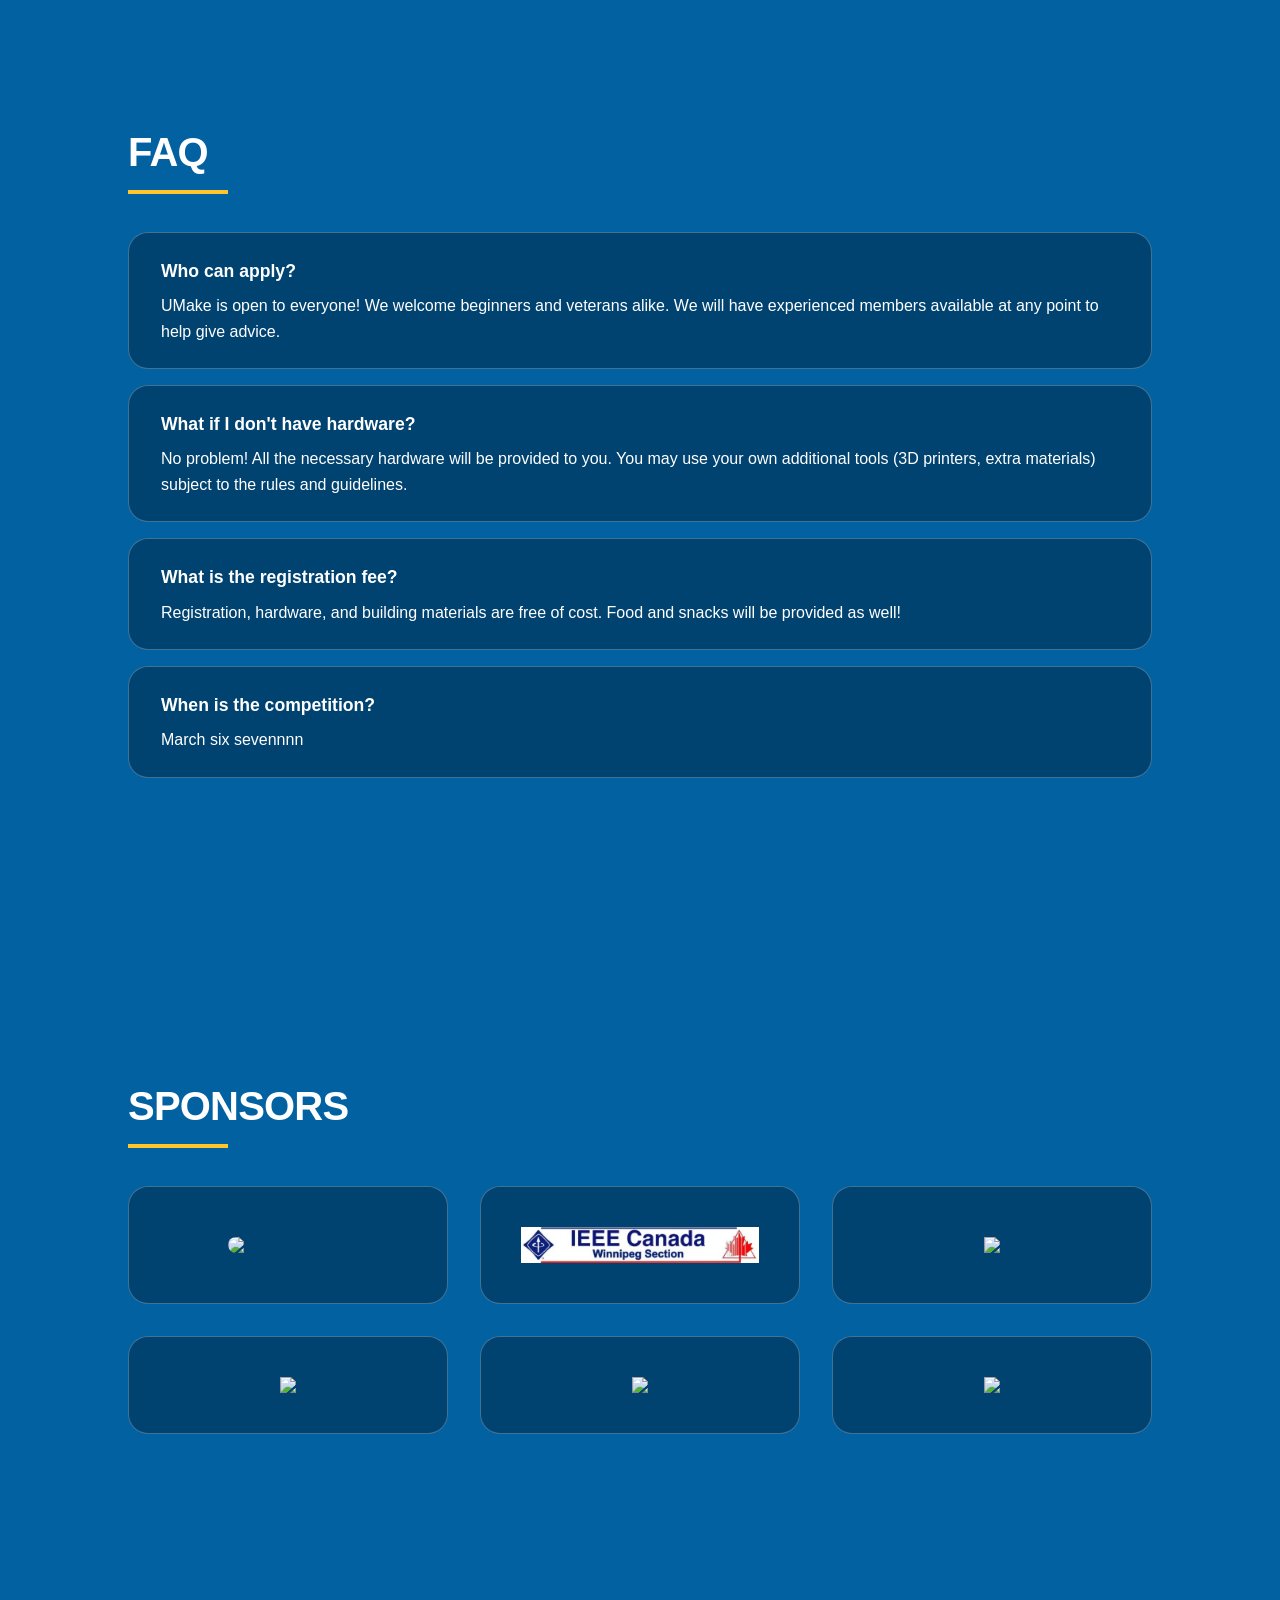
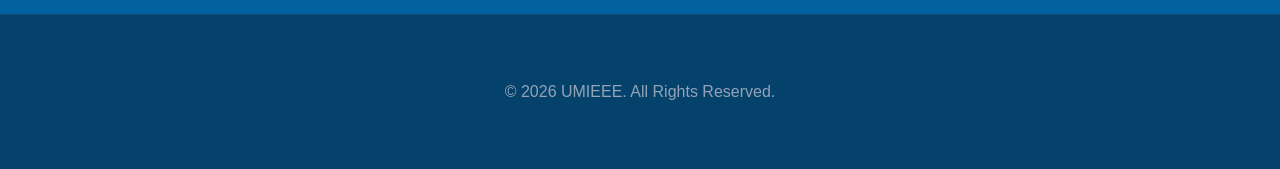
==== commit 73546286: "update sponsors" ====
--- a/index.html
+++ b/index.html
@@ -31,11 +31,11 @@
     </nav>
 
     <section id="hero" class="bg-trigger" data-color="var(--bg-hero)">
-        <img src="./assets/umieee.webp" style="height: 1.5rem;">
+        <img src="./assets/umieee.webp" style="height: 1.5rem; margin-bottom: 2rem;">
         <h1 class="logo">UMake</h1>
         <h1 class="logo">2026</h1>
-        <p class="hero-sub">Join engineers, makers, and designers for a 2-day hardware hackathon at the University of Manitoba.</p>
-        <span class="hero-tag">MARCH 6-7, 2026</span>
+        <!-- <p class="hero-sub">Join engineers, makers, and designers for a 2-day hardware hackathon at the University of Manitoba.</p> -->
+        <span class="hero-tag" style="margin-top: 2rem;">MARCH 6-7, 2026</span>
         <a href="https://docs.google.com/forms/d/e/1FAIpQLScHVIzi8cboEXh6Fi9z3Rb9XfMyqST-W2y5awDrK6o67wn_qQ/viewform?usp=publish-editor" target="." class="cta-btn">Register</a>
     </section>
 
@@ -153,6 +153,7 @@
         <h2 class="section-title">Sponsors</h2>
         <div class="grid" style="text-align: center;">
             <div class="card card-light"><img src="./assets/ece_dept_2.webp" style="border-radius: 999px; width: 120px;"></div>
+            <div class="card card-light"><img src="./assets/ieee_winnipeg.webp"></div>
             <div class="card card-light"><img src="./assets/umieee.webp"></div>
             <div class="card card-light"><img src="./assets/digikey.webp"></div>
             <div class="card card-light"><img src="./assets/icf.webp"></div>
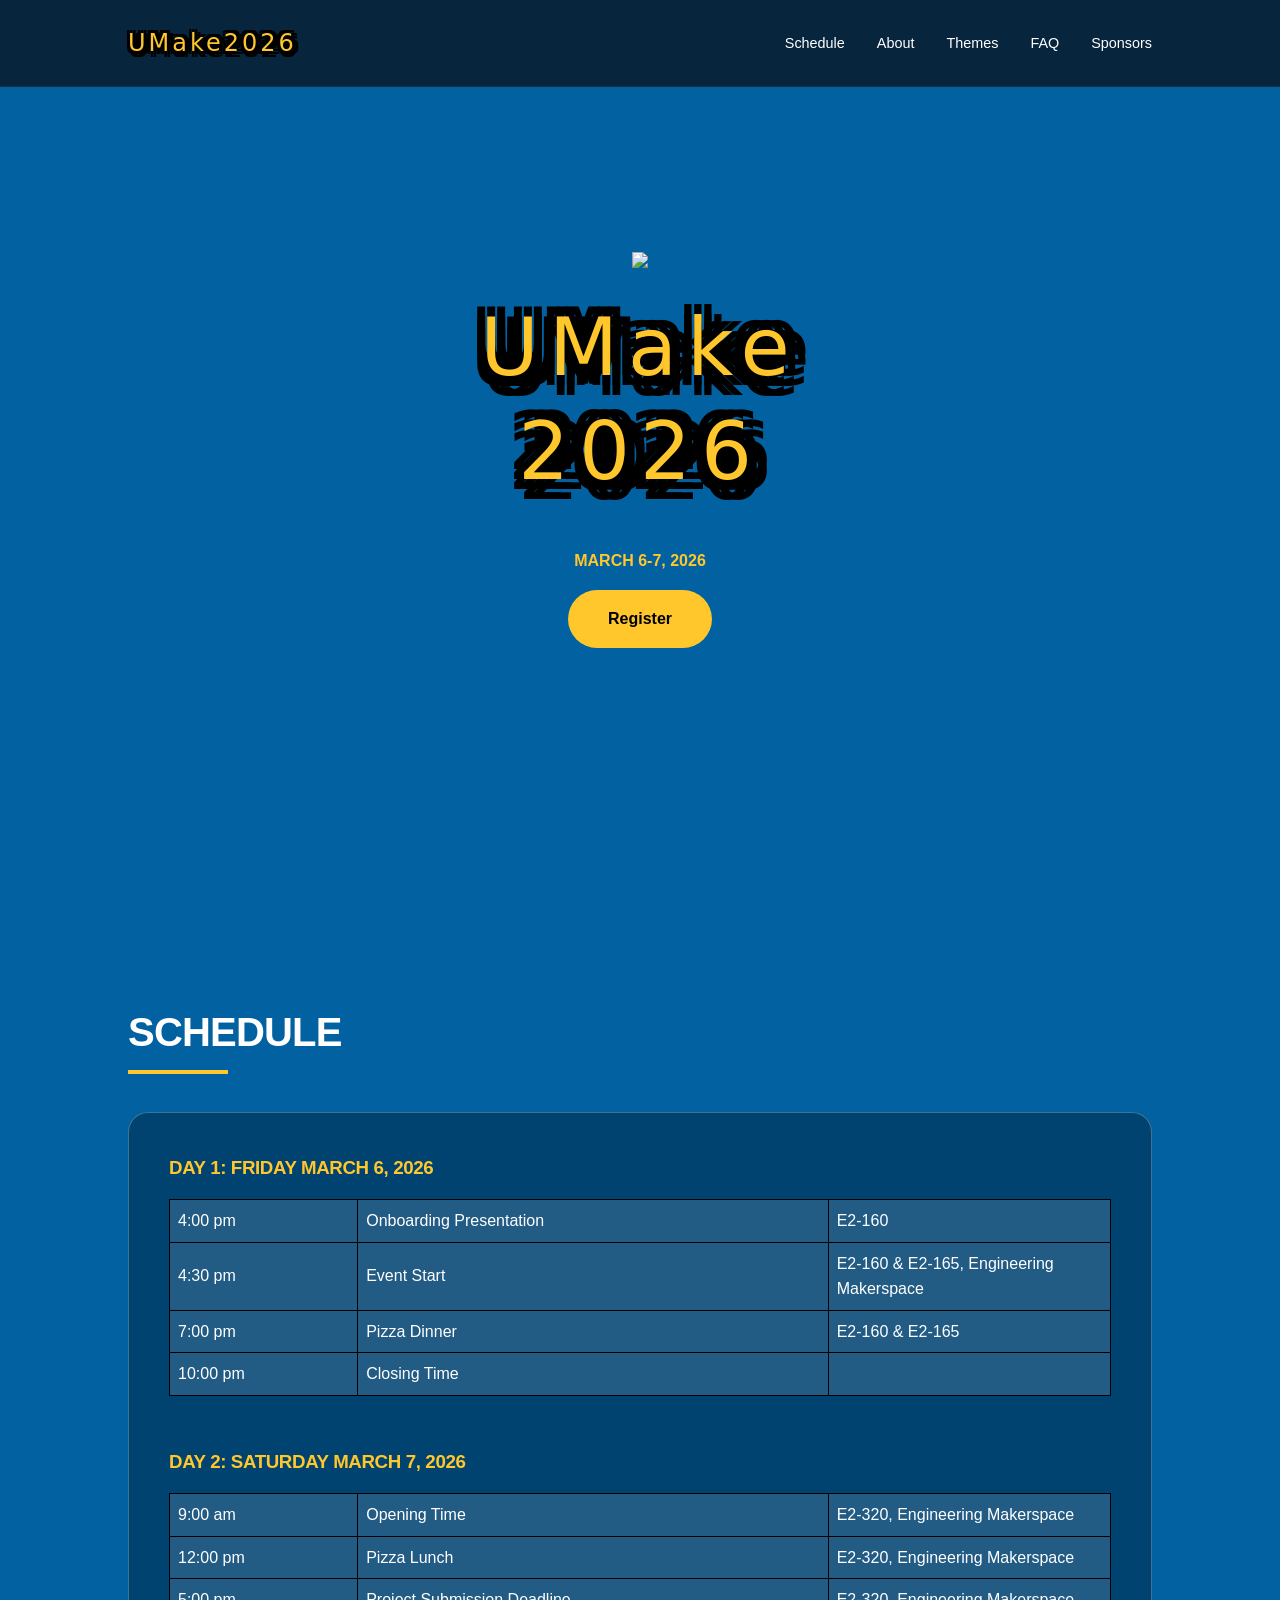
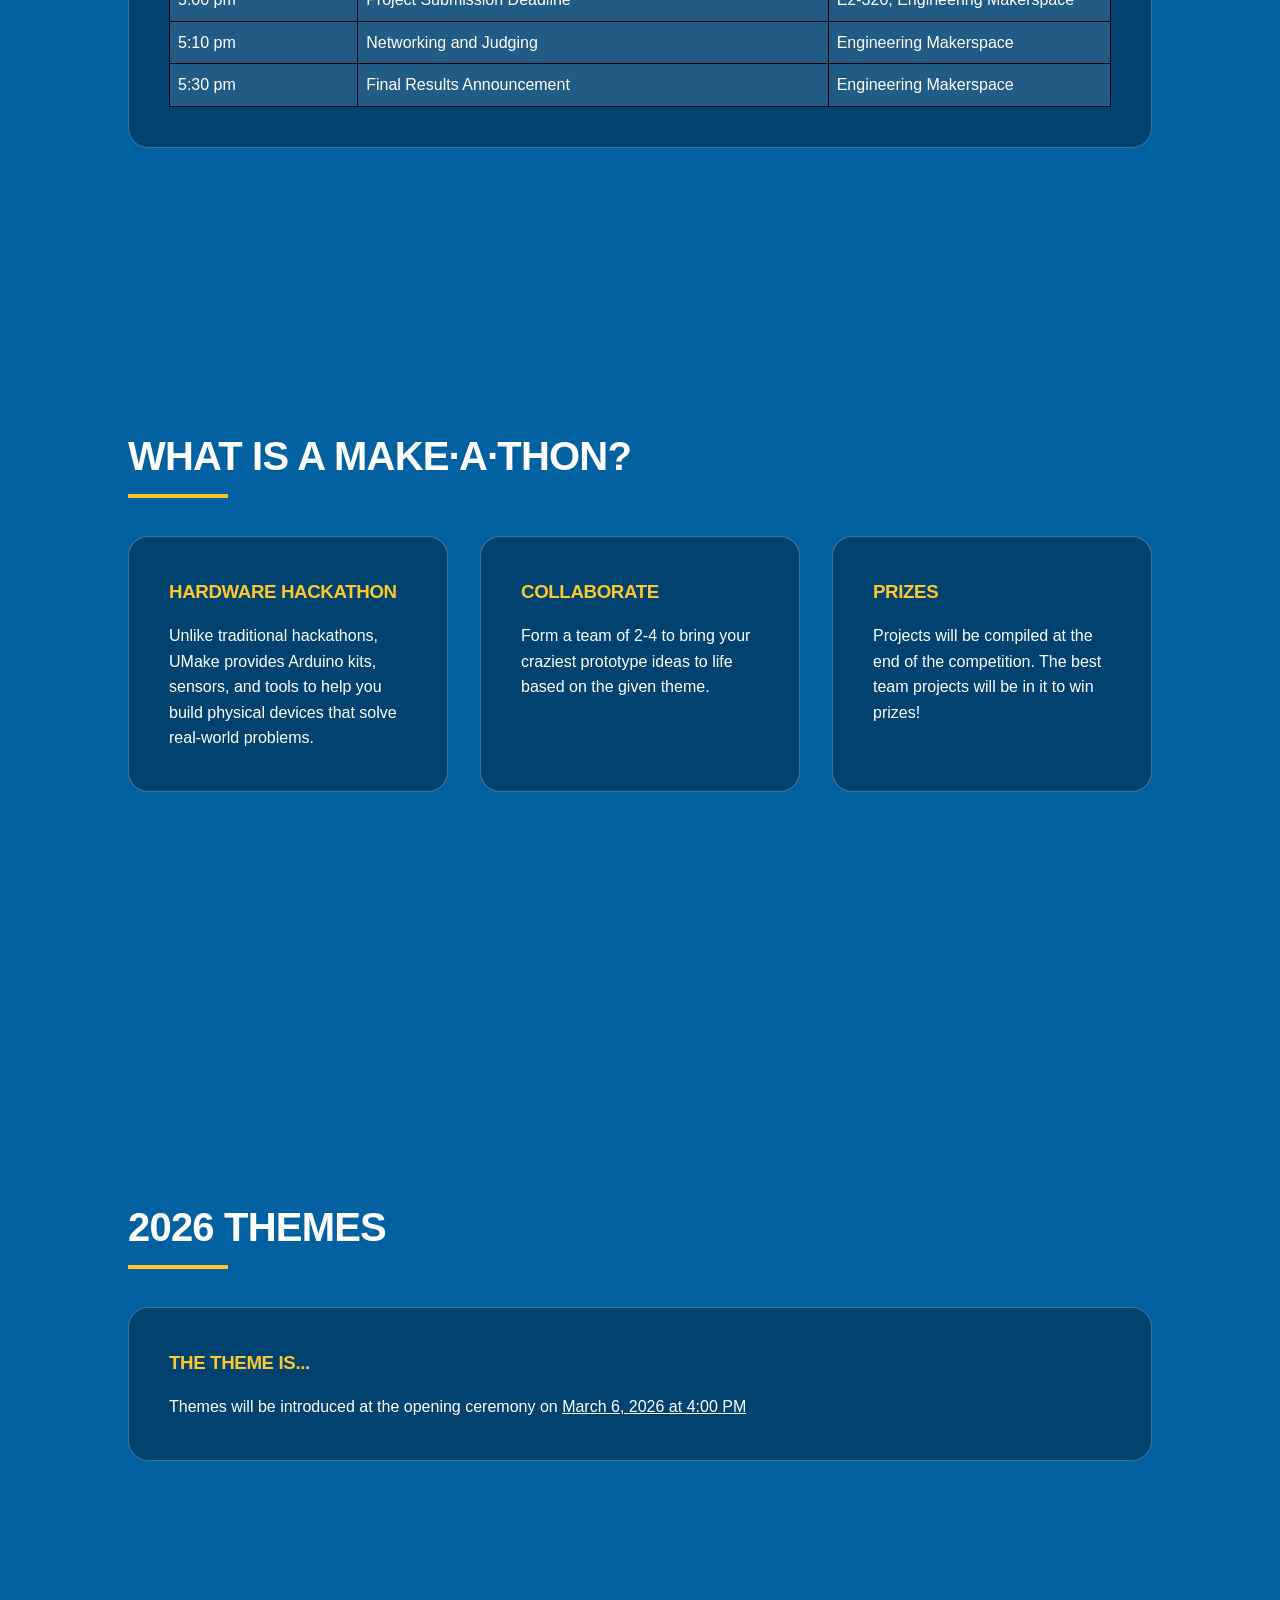
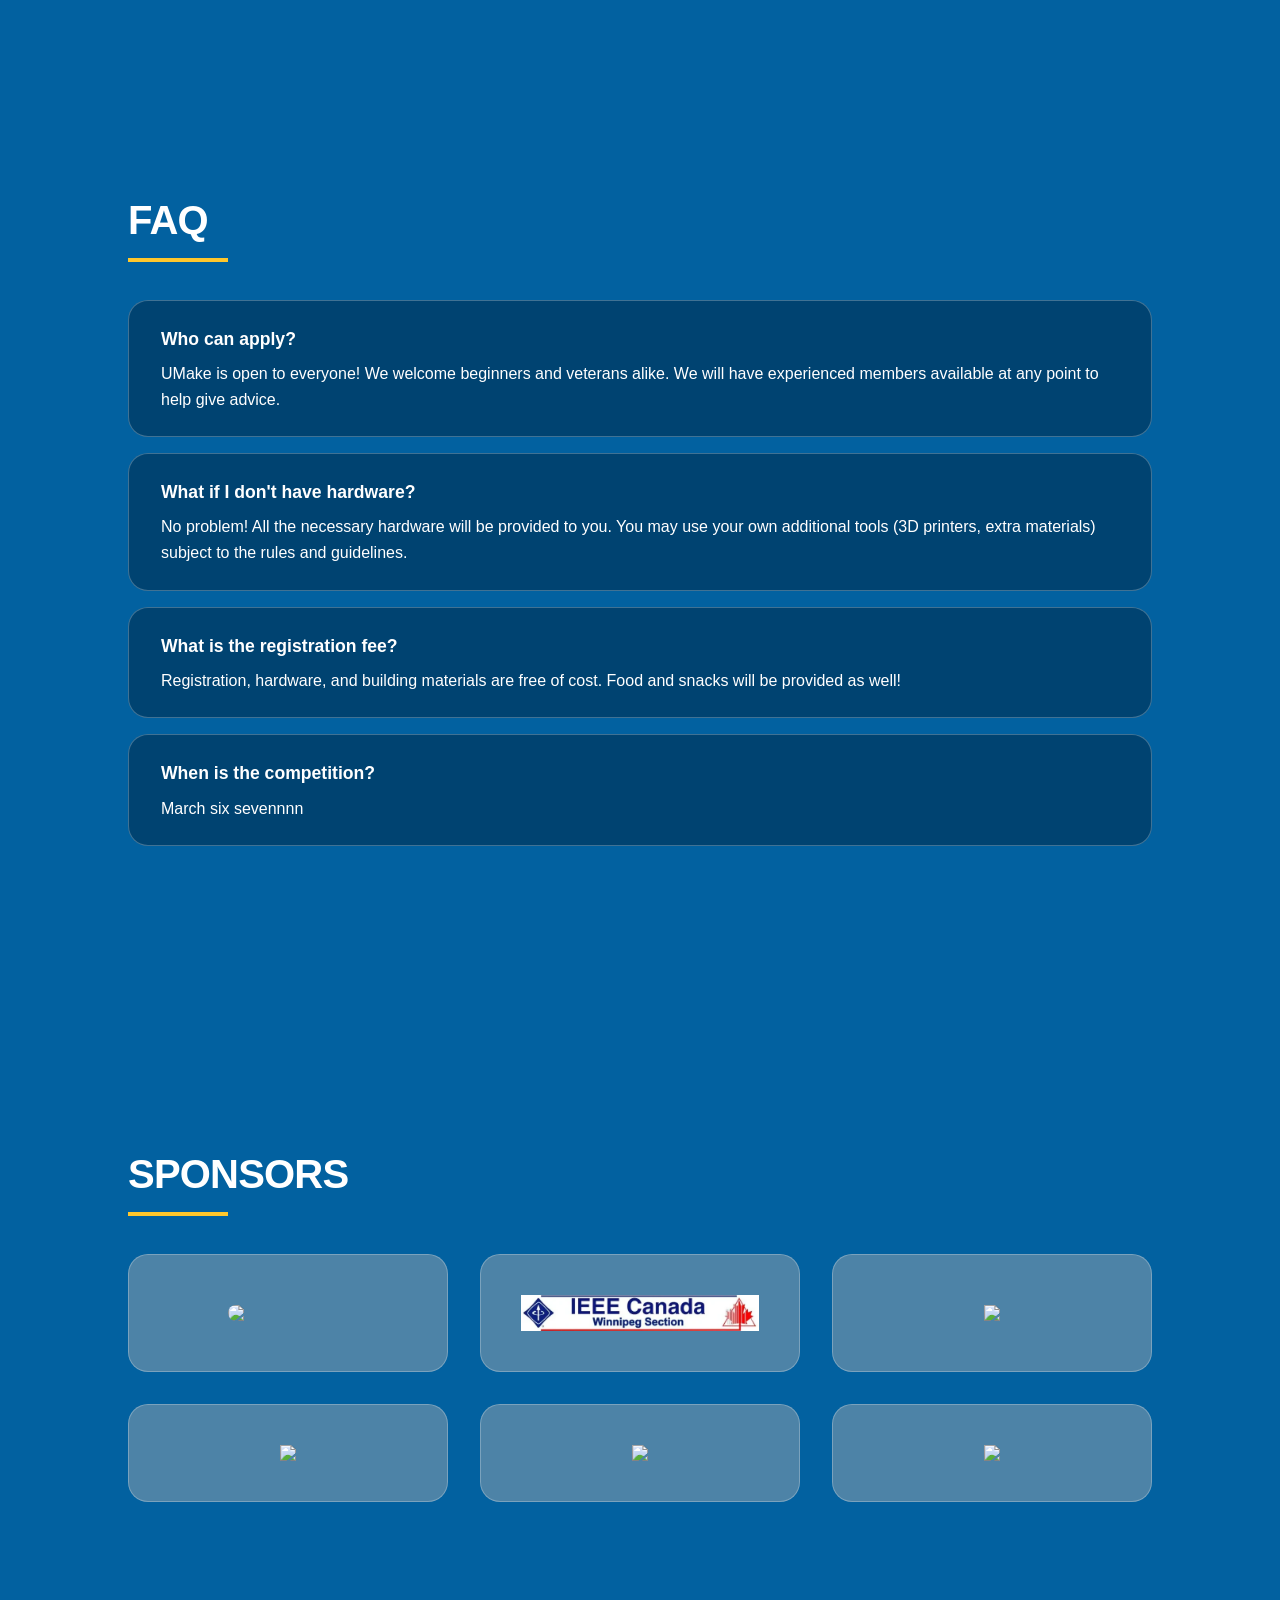
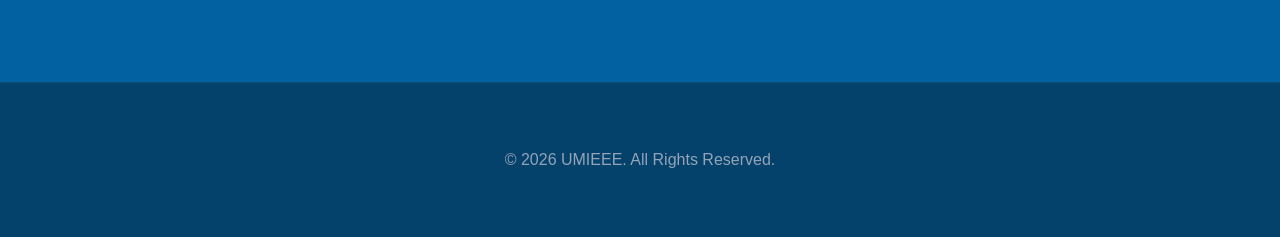
==== commit 871f27a4: "added location column" ====
--- a/index.html
+++ b/index.html
@@ -49,15 +49,23 @@
                     <tbody>
                         <tr>
                             <td class="tg-0pky">4:00 pm</td>
-                            <td class="tg-0pky">Kits distributed at the Engineering Makerspace</td>
+                            <td class="tg-0pky">Onboarding Presentation</td>
+                            <td class="tg-0pky">E2-160</td>
+                        </tr>
+                        <tr>
+                            <td class="tg-0pky">4:30 pm</td>
+                            <td class="tg-0pky">Event Start</td>
+                            <td class="tg-0pky">E2-160 & E2-165, Engineering Makerspace</td>
                         </tr>
                         <tr>
                             <td class="tg-0pky">7:00 pm</td>
                             <td class="tg-0pky">Pizza Dinner</td>
+                            <td class="tg-0pky">E2-160 & E2-165</td>
                         </tr>
                         <tr>
                             <td class="tg-0pky">10:00 pm</td>
-                            <td class="tg-0pky">Engineering Makerspace closes</td>
+                            <td class="tg-0pky">Closing Time</td>
+                            <td class="tg-0pky"></td>
                         </tr>
                     </tbody>
                 </table>
@@ -69,23 +77,28 @@
                     <tbody>
                         <tr>
                             <td class="tg-0pky">9:00 am</td>
-                            <td class="tg-0pky">Engineering Makerspace opens</td>
+                            <td class="tg-0pky">Opening Time</td>
+                            <td class="tg-0pky">E2-320, Engineering Makerspace</td>
                         </tr>
                         <tr>
                             <td class="tg-0pky">12:00 pm</td>
                             <td class="tg-0pky">Pizza Lunch</td>
+                            <td class="tg-0pky">E2-320, Engineering Makerspace</td>
                         </tr>
                         <tr>
                             <td class="tg-0pky">5:00 pm</td>
-                            <td class="tg-0pky">Project submission deadline</td>
+                            <td class="tg-0pky">Project Submission Deadline</td>
+                            <td class="tg-0pky">E2-320, Engineering Makerspace</td>
                         </tr>
                         <tr>
                             <td class="tg-0pky">5:10 pm</td>
-                            <td class="tg-0pky">Networking and judging</td>
+                            <td class="tg-0pky">Networking and Judging</td>
+                            <td class="tg-0pky">Engineering Makerspace</td>
                         </tr>
                         <tr>
                             <td class="tg-0pky">5:30 pm</td>
-                            <td class="tg-0pky">Final Results</td>
+                            <td class="tg-0pky">Final Results Announcement</td>
+                            <td class="tg-0pky">Engineering Makerspace</td>
                         </tr>
                     </tbody>
                 </table>
--- a/styles.css
+++ b/styles.css
@@ -62,13 +62,28 @@
     font-style: normal;
     /* font-weight: 800; */
     font-size: 1.5rem;
+    letter-spacing: 0.125em;
     color: var(--accent-yellow);
     text-decoration: none;
     text-shadow:
-        -1px -1px 0 #000,
-        1px -1px 0 #000,
-        -1px  1px 0 #000,
-        1px  1px 0 #000;
+        -0em -0.125em 0 #000,
+        -0.125em -0.125em 0 #000,
+        -0.125em 0.125em 0 #000,
+
+        -0.125em 0em 0 #000,
+
+        0em 0.125em 0 #000,
+
+        0em 0.25em 0 #000,
+        0.125em 0.25em 0 #000,
+
+        0.25em 0em 0 #000,
+        0.25em 0.125em 0 #000,
+
+        0.125em -0em 0 #000,
+        0.125em -0.125em 0 #000,
+        0.125em 0.125em 0 #000
+    ;
 }
 
 .nav-links {
@@ -187,6 +202,14 @@
     background: rgb(15, 98, 153, 240);
 }
 
+.card-light {
+    background: #5f8ba8d0;
+    color: black;
+}
+.card-light:hover {
+    background: #5f8ba8d0;
+}
+
 .card h3 {
     margin-bottom: 1rem;
     color: var(--accent-yellow);
@@ -257,26 +280,30 @@
     opacity: 0.6; /* Softens the effect so text remains readable */
 }
 
-
 .schedule-table {
-    width: 100%;
-    /* table-layout: fixed; */
-    border-collapse: collapse;
-}
+  width: 100%;
+  border-collapse: collapse;
+}
+
 .schedule-table th:first-child,
 .schedule-table td:first-child {
-    width: 20%;
-}
+  width: 20%;
+}
+
 .schedule-table th:nth-child(2),
 .schedule-table td:nth-child(2) {
-    width: 80%;
+  width: 50%;
+}
+
+.schedule-table th:nth-child(3),
+.schedule-table td:nth-child(3) {
+  width: 30%;
 }
 
 .schedule-table th,
 .schedule-table td {
-    border: 1px solid #000;
-    background: #fff2;
-    /* color: #000; */
-    padding: 0.5rem;
-    margin: 0;
+  border: 1px solid #000;
+  background: #fff2;
+  padding: 0.5rem;
+  margin: 0;
 }
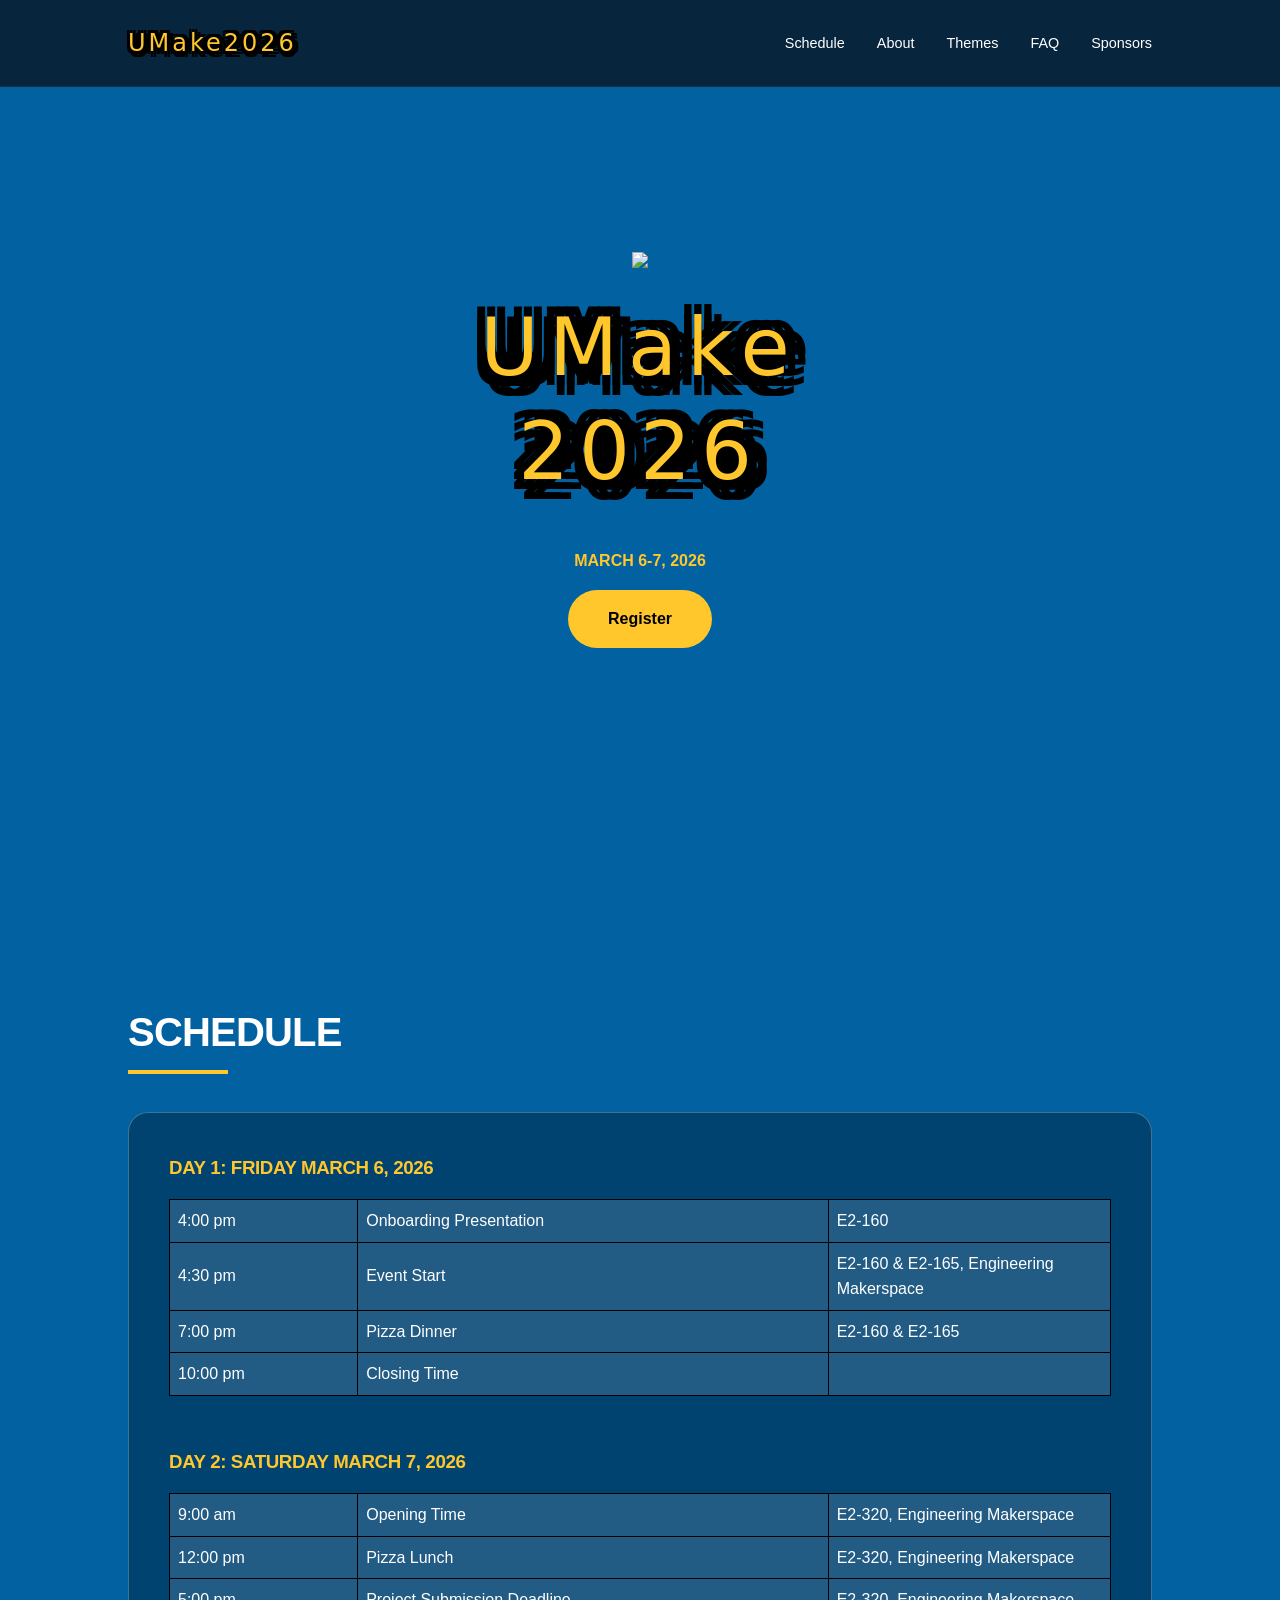
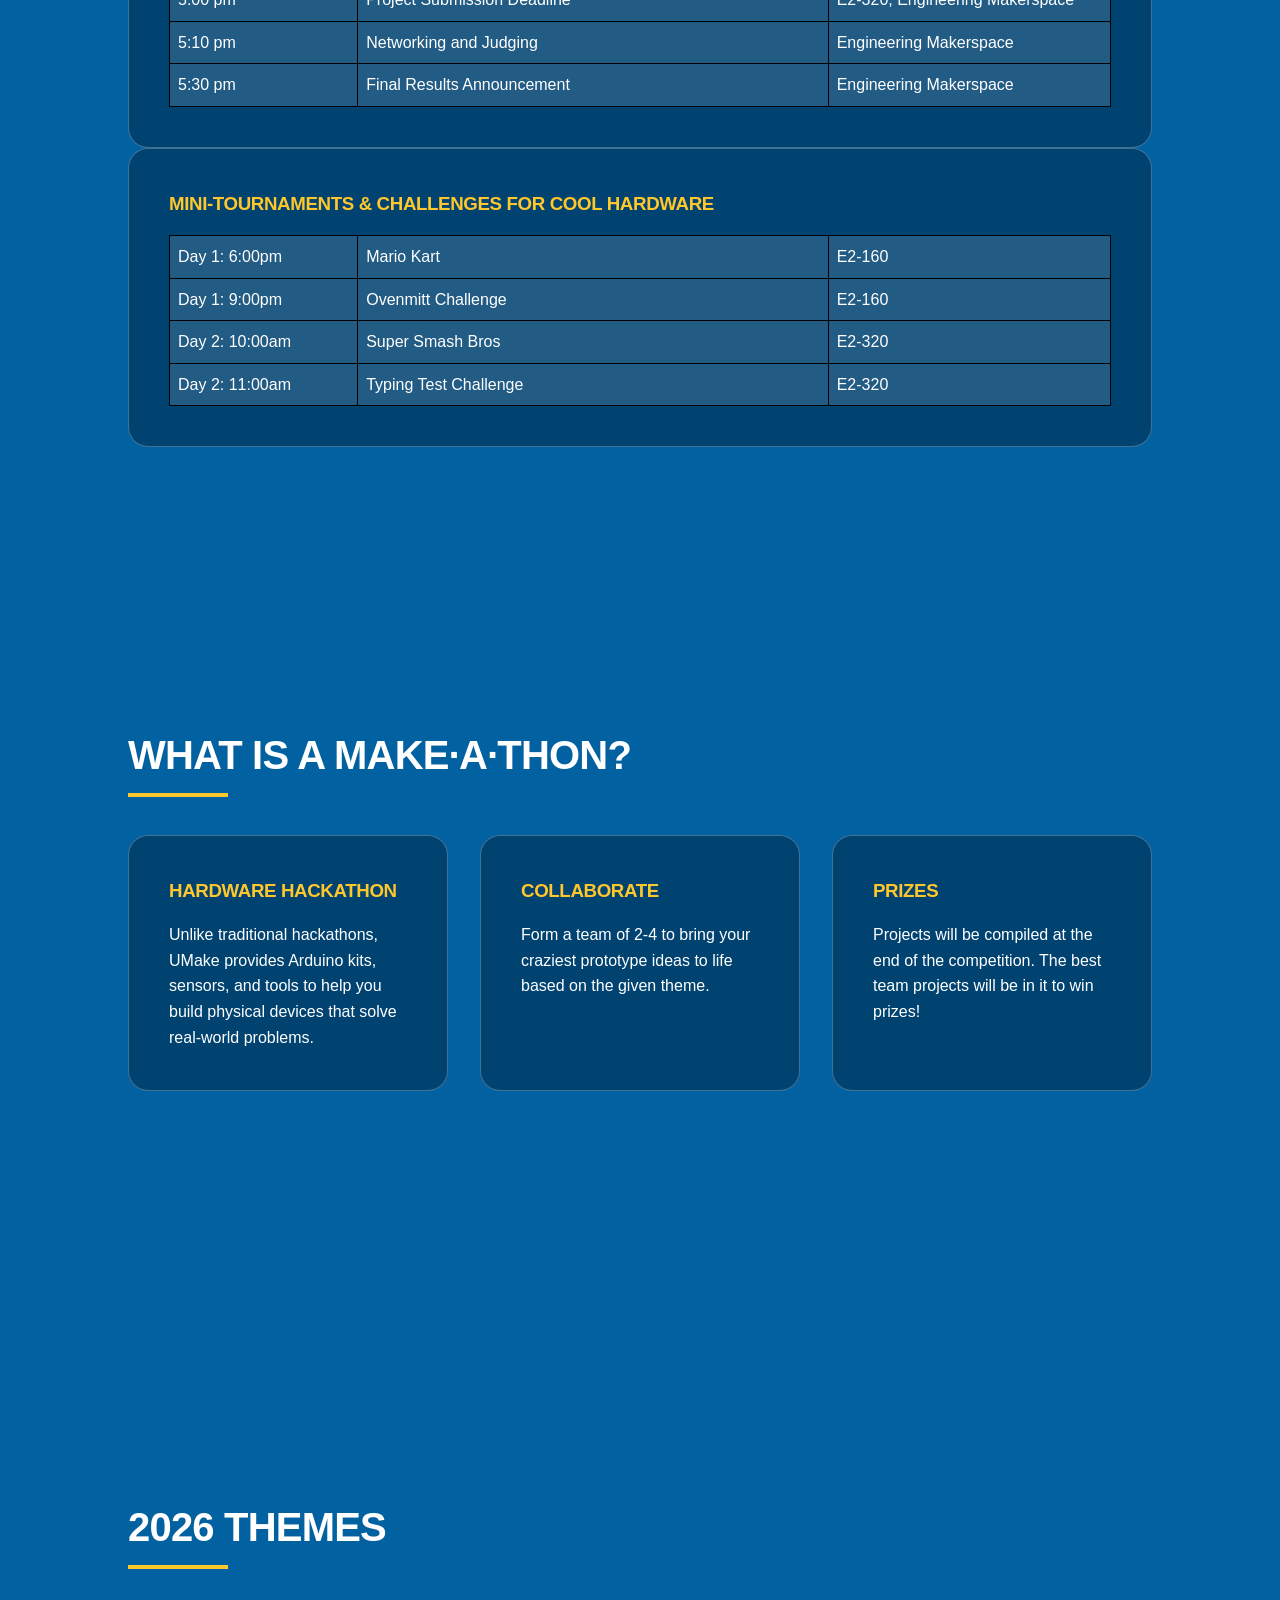
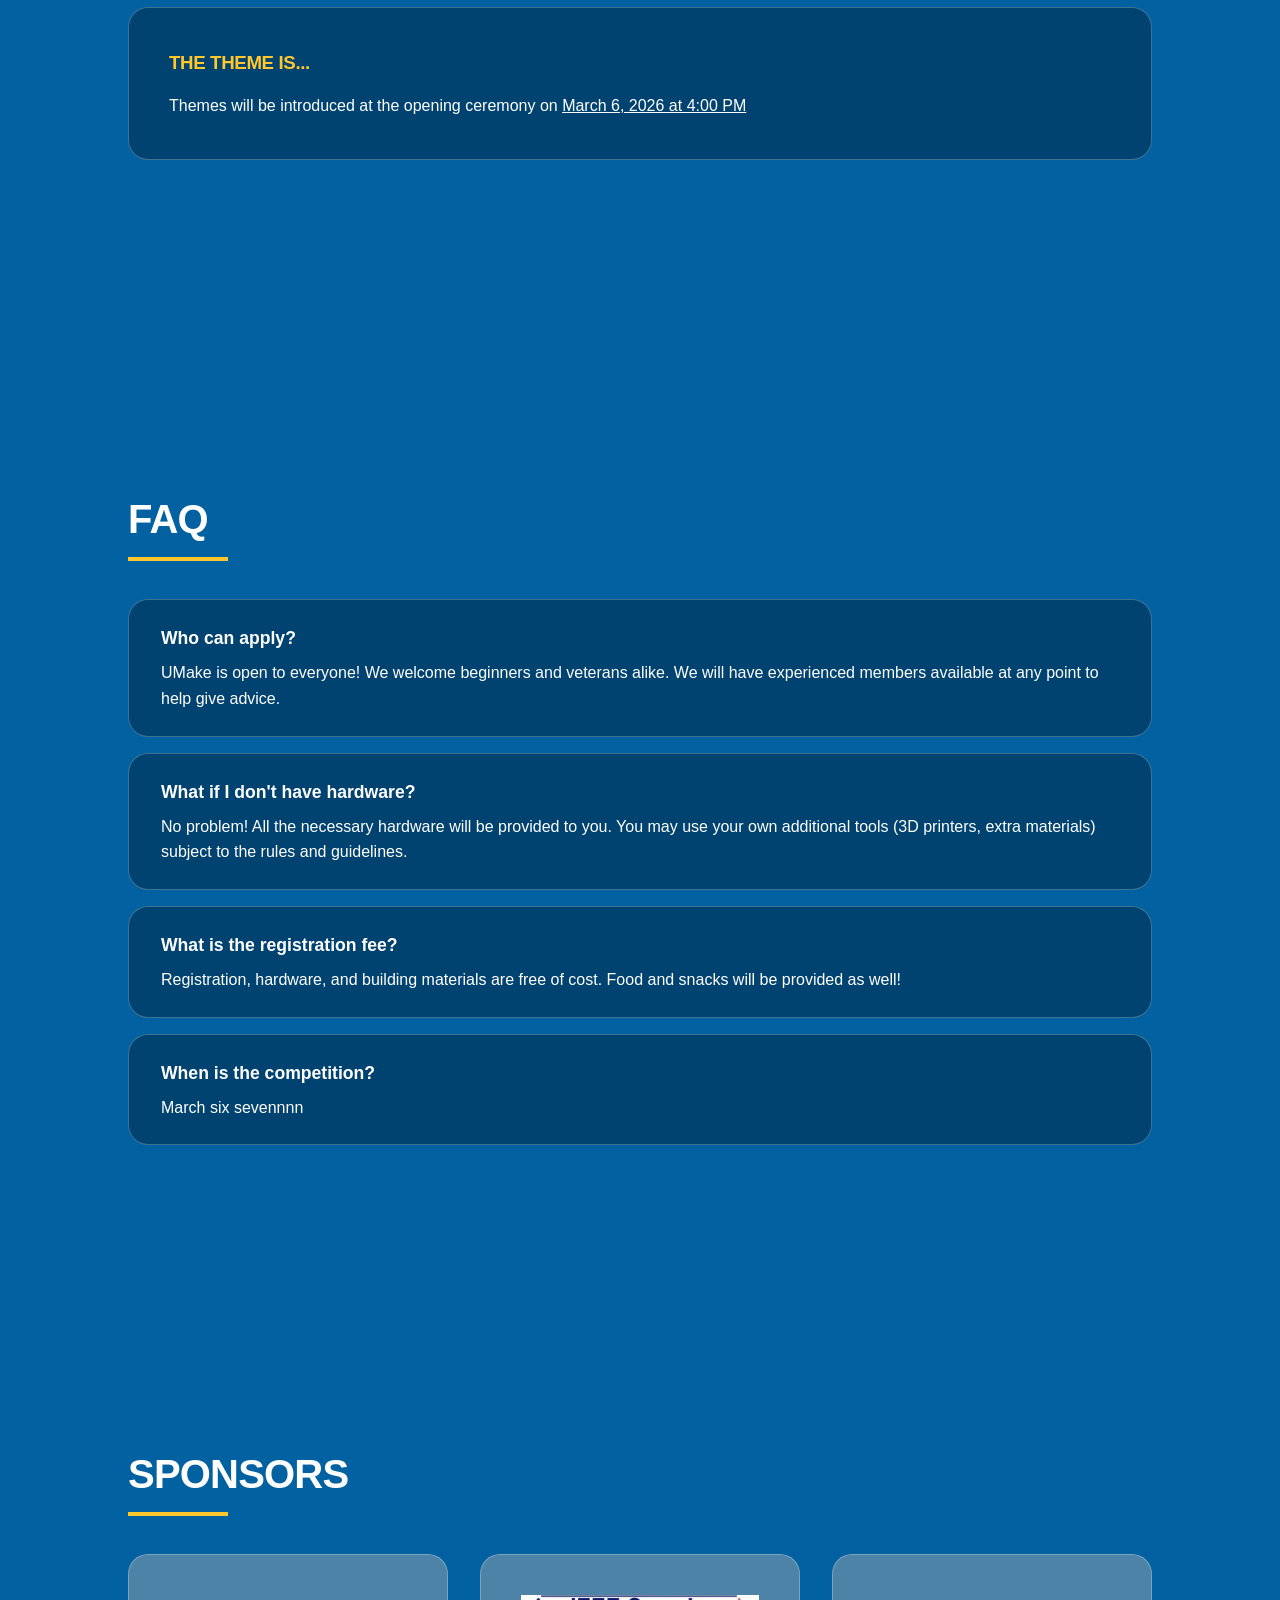
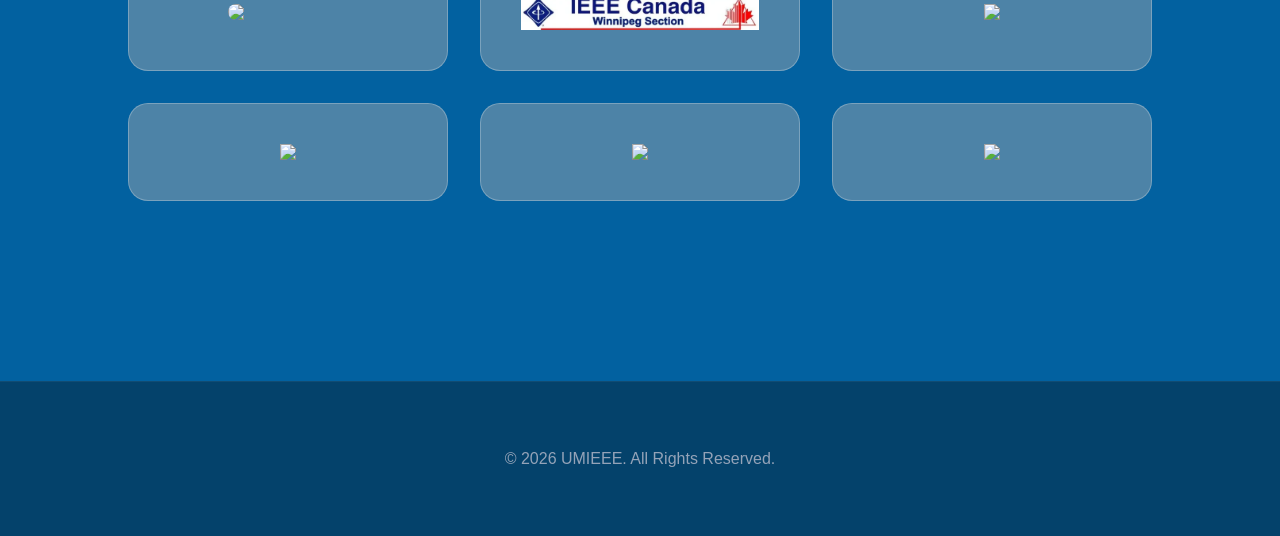
==== commit 22d6bc13: "add mini tournament schedule" ====
--- a/index.html
+++ b/index.html
@@ -106,6 +106,36 @@
                 <!-- <br>
                 <span>*Schedule is subject to change</span> -->
 
+            </div>
+        </div>
+        <div class="grid">
+            <div class="card" style="display: flex; justify-content: center; flex-direction: column;">
+                
+                <h3>Mini-tournaments & challenges for cool hardware</h3>
+                <table class="tournament-table">
+                    <tbody>
+                        <tr>
+                            <td class="tg-0pky">Day 1: 6:00pm</td>
+                            <td class="tg-0pky">Mario Kart</td>
+                            <td class="tg-0pky">E2-160</td>
+                        </tr>
+                        <tr>
+                            <td class="tg-0pky">Day 1: 9:00pm</td>
+                            <td class="tg-0pky">Ovenmitt Challenge</td>
+                            <td class="tg-0pky">E2-160</td>
+                        </tr>
+                        <tr>
+                            <td class="tg-0pky">Day 2: 10:00am</td>
+                            <td class="tg-0pky">Super Smash Bros</td>
+                            <td class="tg-0pky">E2-320</td>
+                        </tr>
+                        <tr>
+                            <td class="tg-0pky">Day 2: 11:00am</td>
+                            <td class="tg-0pky">Typing Test Challenge</td>
+                            <td class="tg-0pky">E2-320</td>
+                        </tr>
+                    </tbody>
+                </table>
             </div>
         </div>
     </section>
--- a/styles.css
+++ b/styles.css
@@ -306,4 +306,32 @@
   background: #fff2;
   padding: 0.5rem;
   margin: 0;
+}
+
+.tournament-table {
+  width: 100%;
+  border-collapse: collapse;
+}
+
+.tournament-table th:first-child,
+.tournament-table td:first-child {
+  width: 20%;
+}
+
+.tournament-table th:nth-child(2),
+.tournament-table td:nth-child(2) {
+  width: 50%;
+}
+
+.tournament-table th:nth-child(3),
+.tournament-table td:nth-child(3) {
+  width: 30%;
+}
+
+.tournament-table th,
+.tournament-table td {
+  border: 1px solid #000;
+  background: #fff2;
+  padding: 0.5rem;
+  margin: 0;
 }
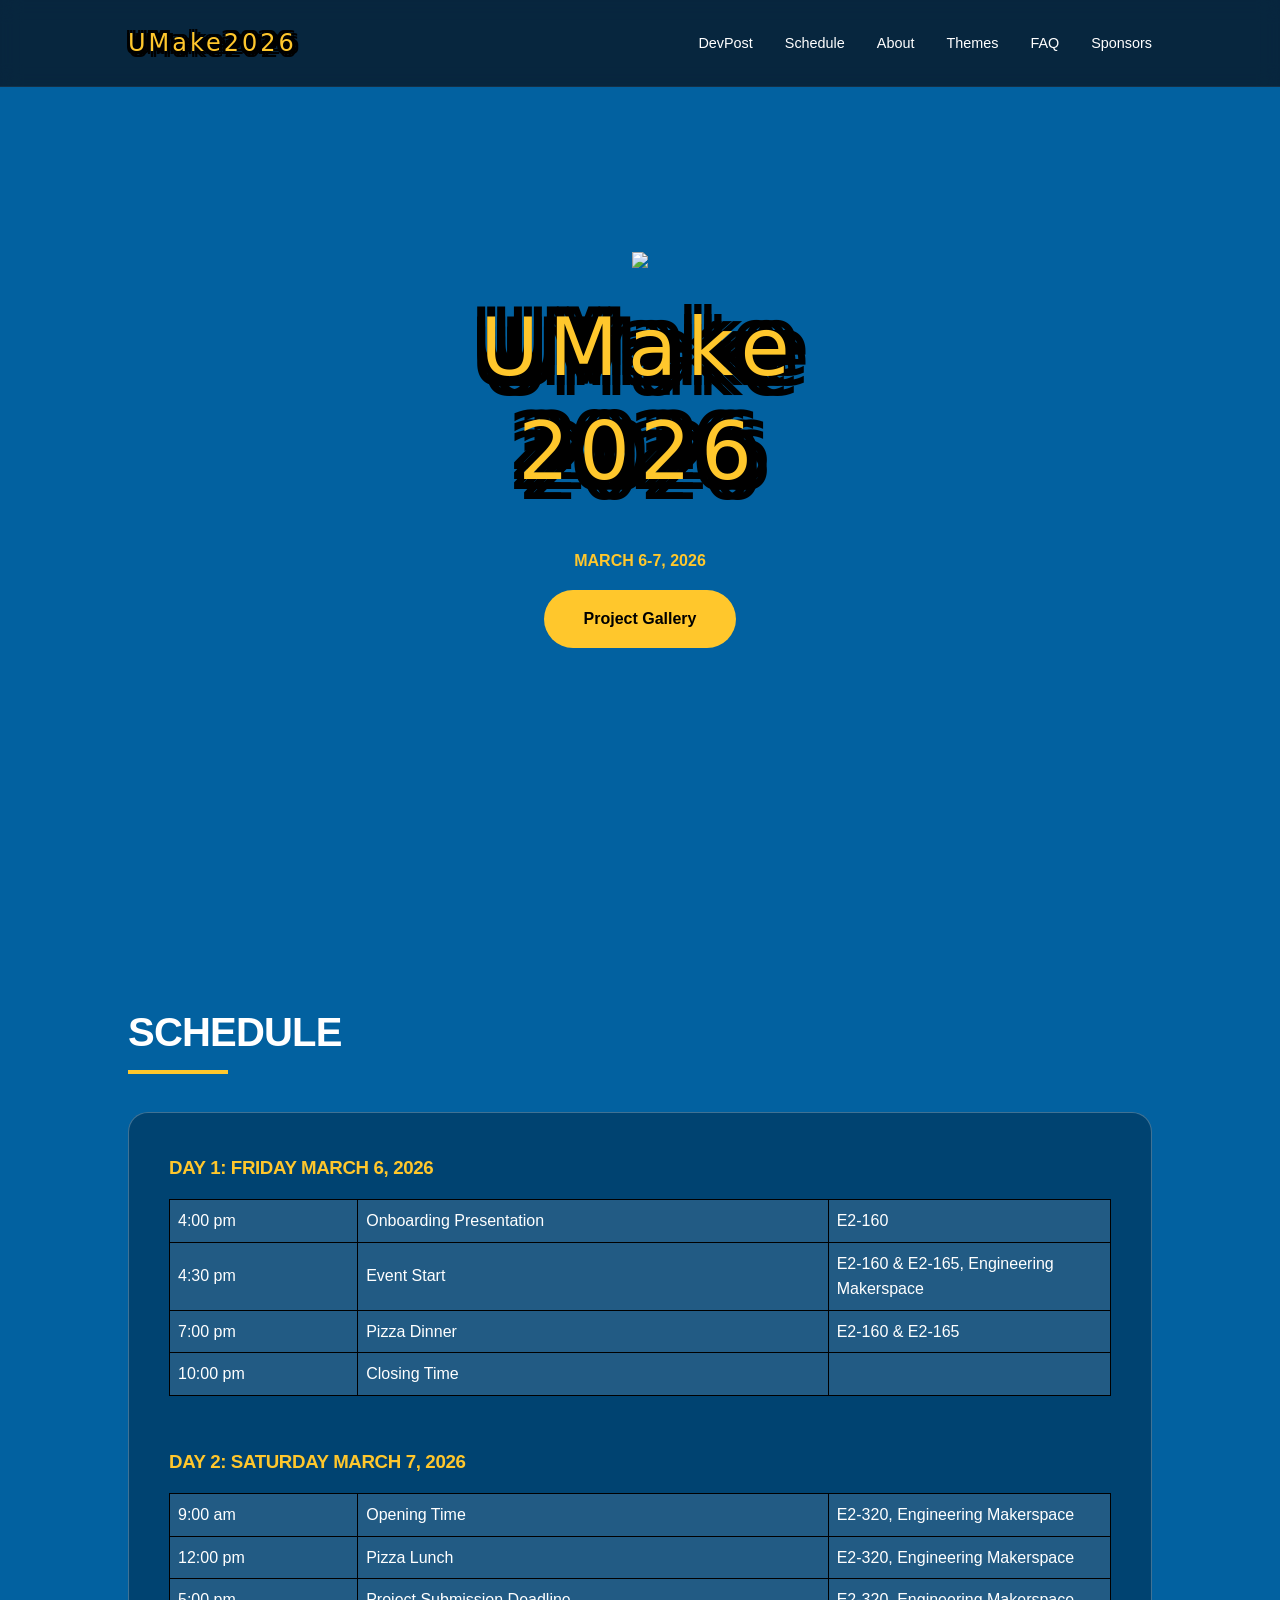
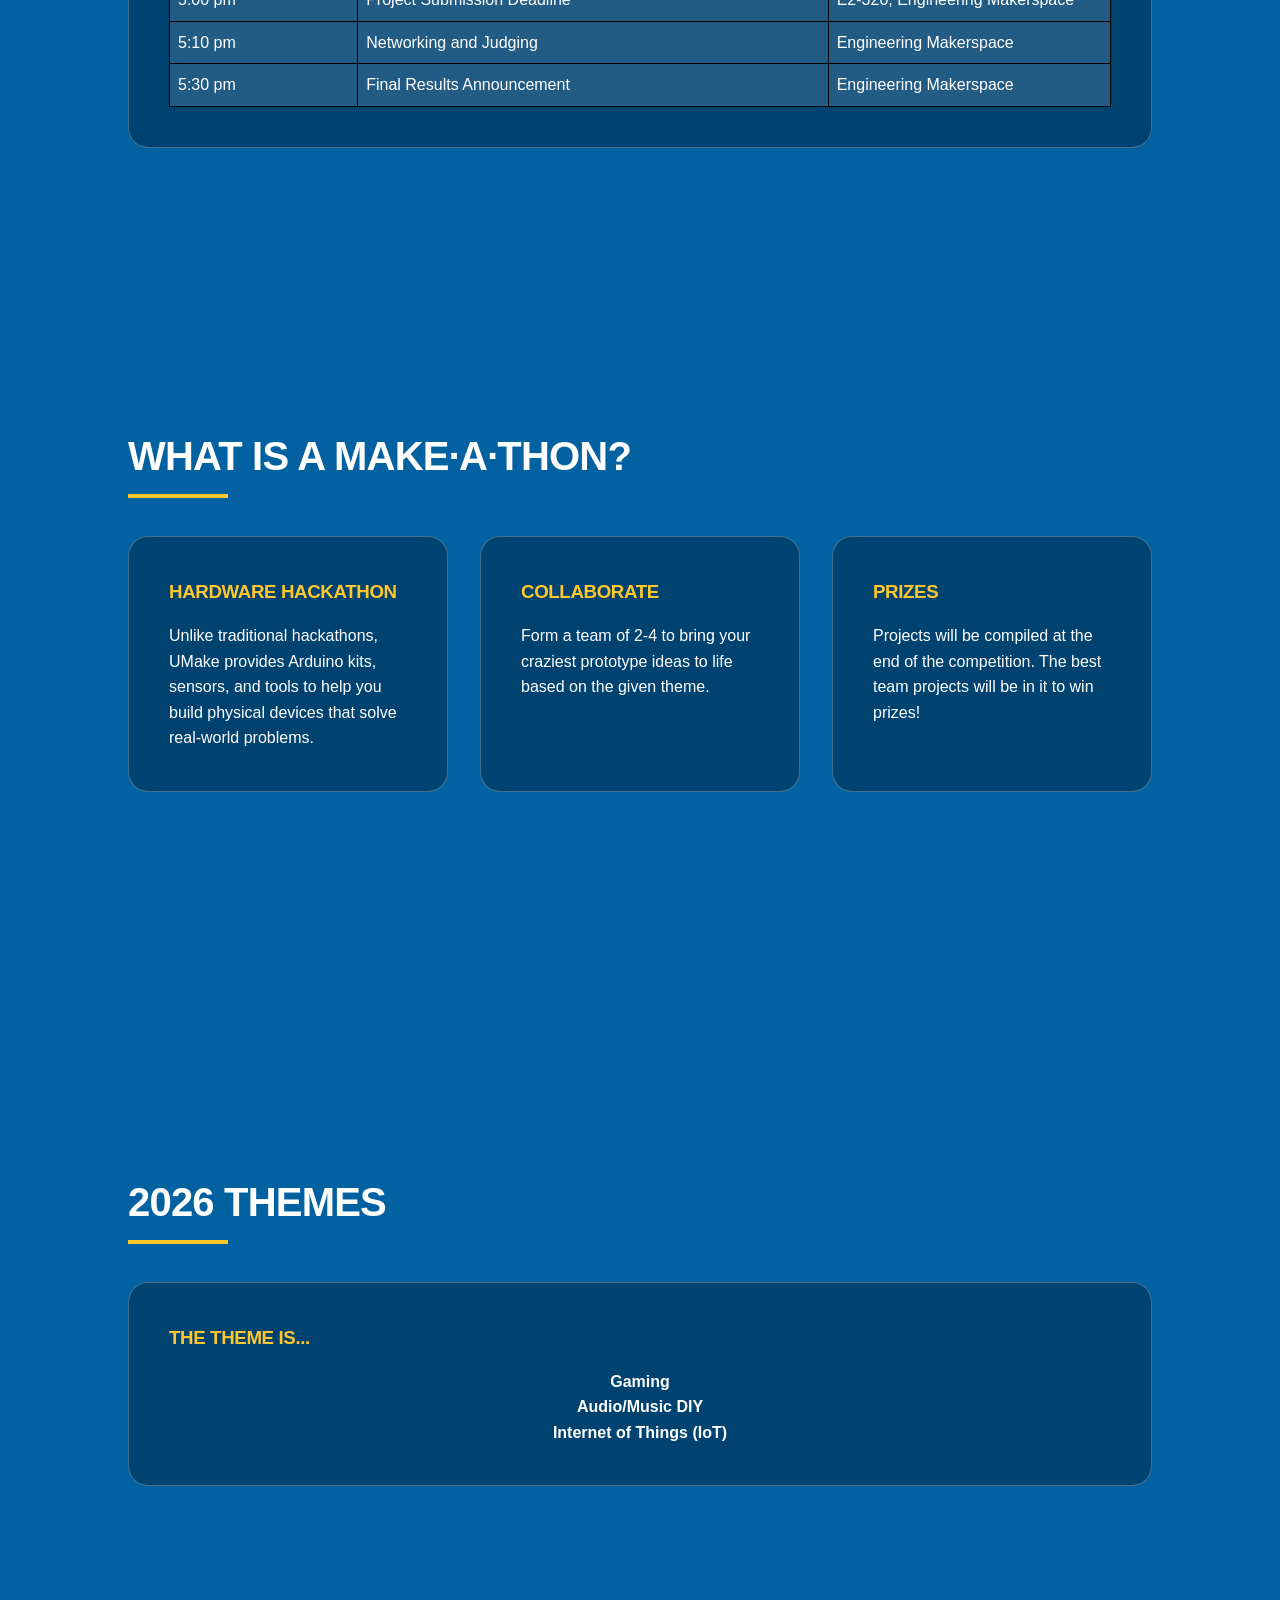
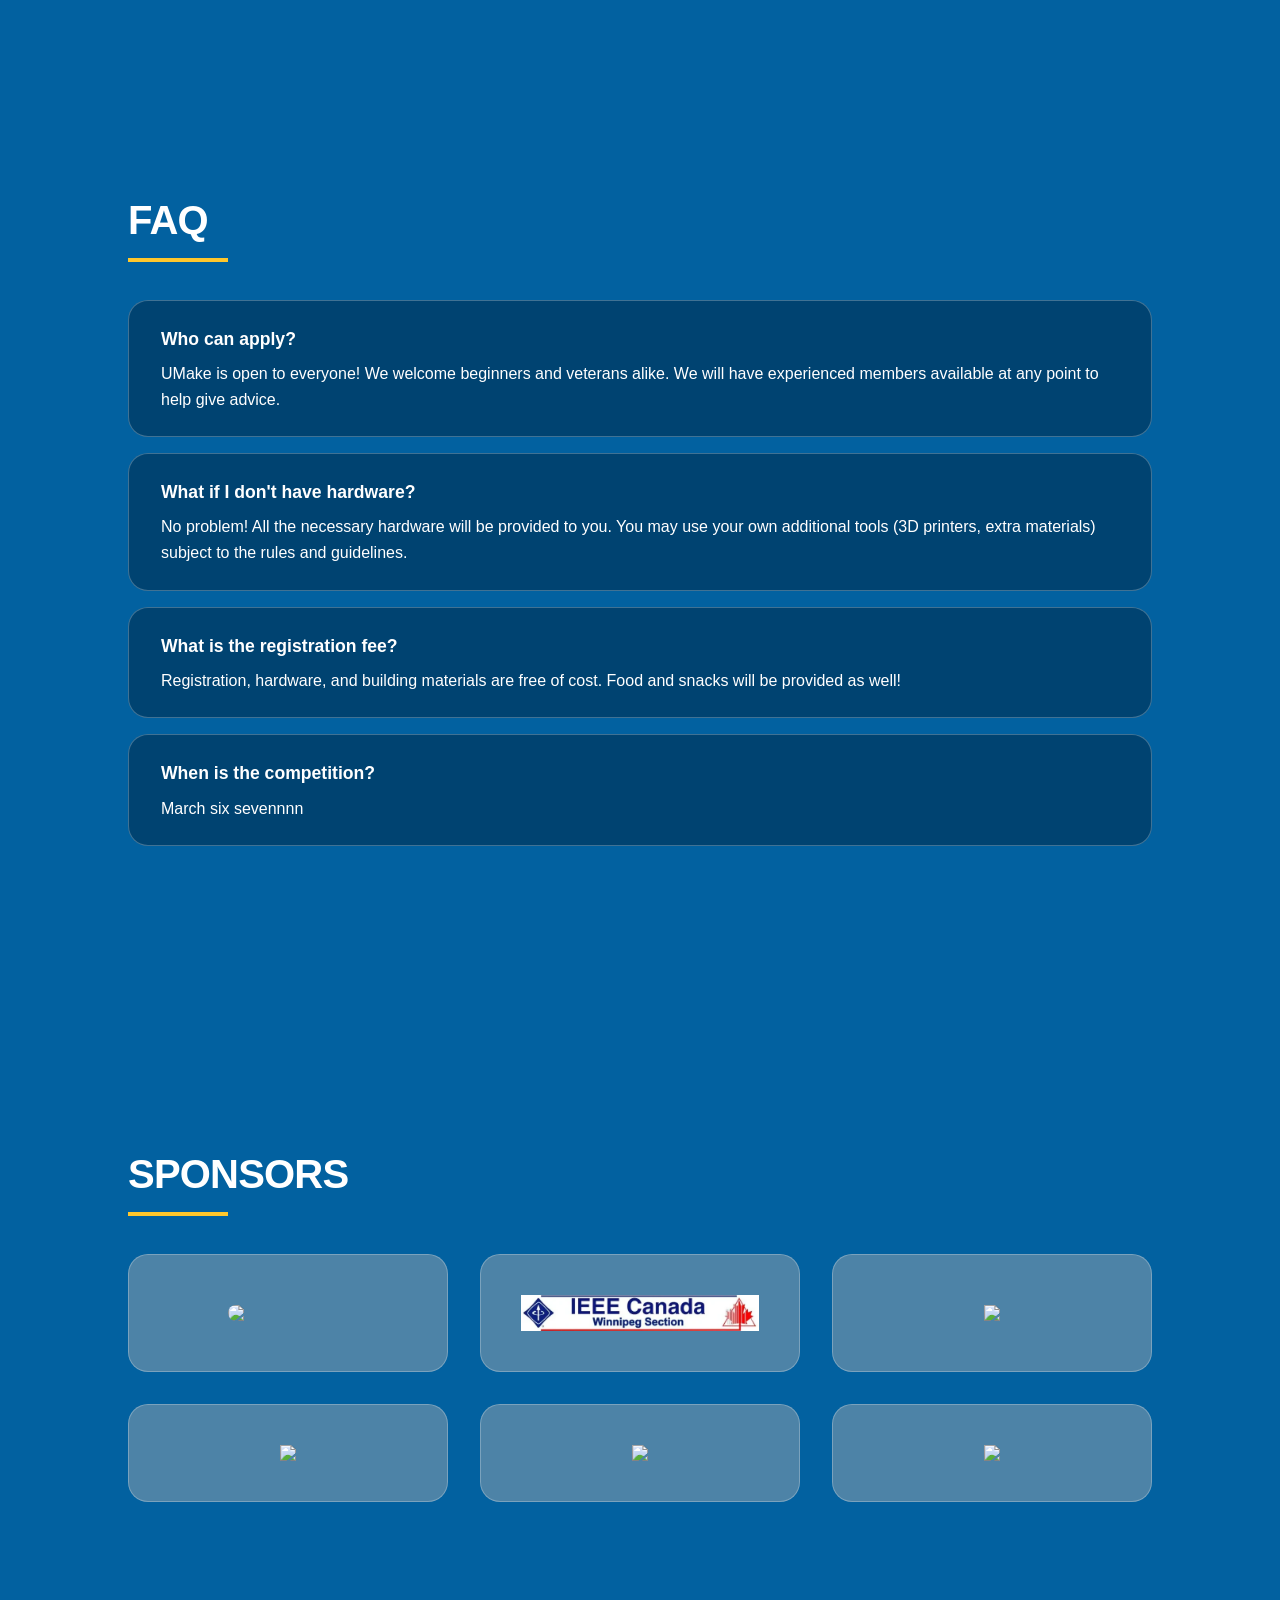
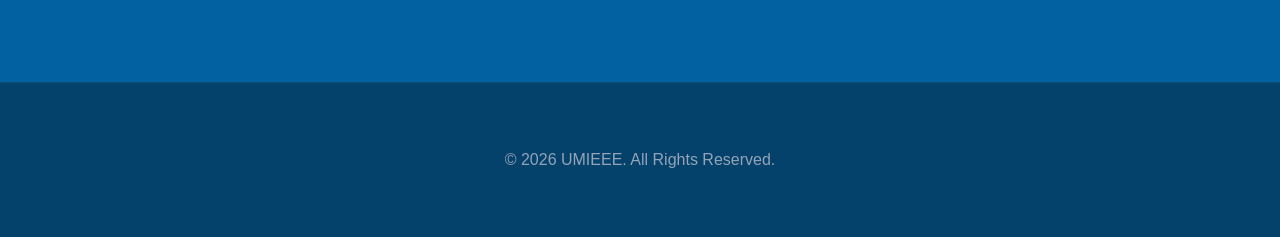
==== commit 51d18e60: "Added DevPost links" ====
--- a/index.html
+++ b/index.html
@@ -21,6 +21,7 @@
     <nav>
         <a href="#" class="logo">UMake2026</a>
         <div class="nav-links">
+            <a href="https://umake2026.devpost.com/project-gallery" target=".">DevPost</a>
             <a href="#schedule">Schedule</a>
             <a href="#about">About</a>
             <a href="#themes">Themes</a>
@@ -36,7 +37,8 @@
         <h1 class="logo">2026</h1>
         <!-- <p class="hero-sub">Join engineers, makers, and designers for a 2-day hardware hackathon at the University of Manitoba.</p> -->
         <span class="hero-tag" style="margin-top: 2rem;">MARCH 6-7, 2026</span>
-        <a href="https://docs.google.com/forms/d/e/1FAIpQLScHVIzi8cboEXh6Fi9z3Rb9XfMyqST-W2y5awDrK6o67wn_qQ/viewform?usp=publish-editor" target="." class="cta-btn">Register</a>
+        <!-- <a href="https://docs.google.com/forms/d/e/1FAIpQLScHVIzi8cboEXh6Fi9z3Rb9XfMyqST-W2y5awDrK6o67wn_qQ/viewform?usp=publish-editor" target="." class="cta-btn">Register</a> -->
+        <a href="https://umake2026.devpost.com/project-gallery" target="." class="cta-btn">Project Gallery</a>
     </section>
 
     <section id="schedule" class="bg-trigger" data-color="var(--bg-themes)">
@@ -108,36 +110,6 @@
 
             </div>
         </div>
-        <div class="grid">
-            <div class="card" style="display: flex; justify-content: center; flex-direction: column;">
-                
-                <h3>Mini-tournaments & challenges for cool hardware</h3>
-                <table class="tournament-table">
-                    <tbody>
-                        <tr>
-                            <td class="tg-0pky">Day 1: 6:00pm</td>
-                            <td class="tg-0pky">Mario Kart</td>
-                            <td class="tg-0pky">E2-160</td>
-                        </tr>
-                        <tr>
-                            <td class="tg-0pky">Day 1: 9:00pm</td>
-                            <td class="tg-0pky">Ovenmitt Challenge</td>
-                            <td class="tg-0pky">E2-160</td>
-                        </tr>
-                        <tr>
-                            <td class="tg-0pky">Day 2: 10:00am</td>
-                            <td class="tg-0pky">Super Smash Bros</td>
-                            <td class="tg-0pky">E2-320</td>
-                        </tr>
-                        <tr>
-                            <td class="tg-0pky">Day 2: 11:00am</td>
-                            <td class="tg-0pky">Typing Test Challenge</td>
-                            <td class="tg-0pky">E2-320</td>
-                        </tr>
-                    </tbody>
-                </table>
-            </div>
-        </div>
     </section>
     
     <section id="about" class="bg-trigger" data-color="var(--bg-about)">
@@ -163,7 +135,12 @@
         <div class="grid">
             <div class="card">
                 <h3>The theme is...</h3>
-                <p>Themes will be introduced at the opening ceremony on <u>March 6, 2026 at 4:00 PM</u></p>
+                <h4 style="text-align: center;">Gaming</h4>
+                <h4 style="text-align: center;">Audio/Music DIY</h4>
+                <h4 style="text-align: center;">Internet of Things (IoT)</h4>
+                
+                
+
             </div>
             <!-- <div class="card">
                 <h3>Retro-Gaming</h3>
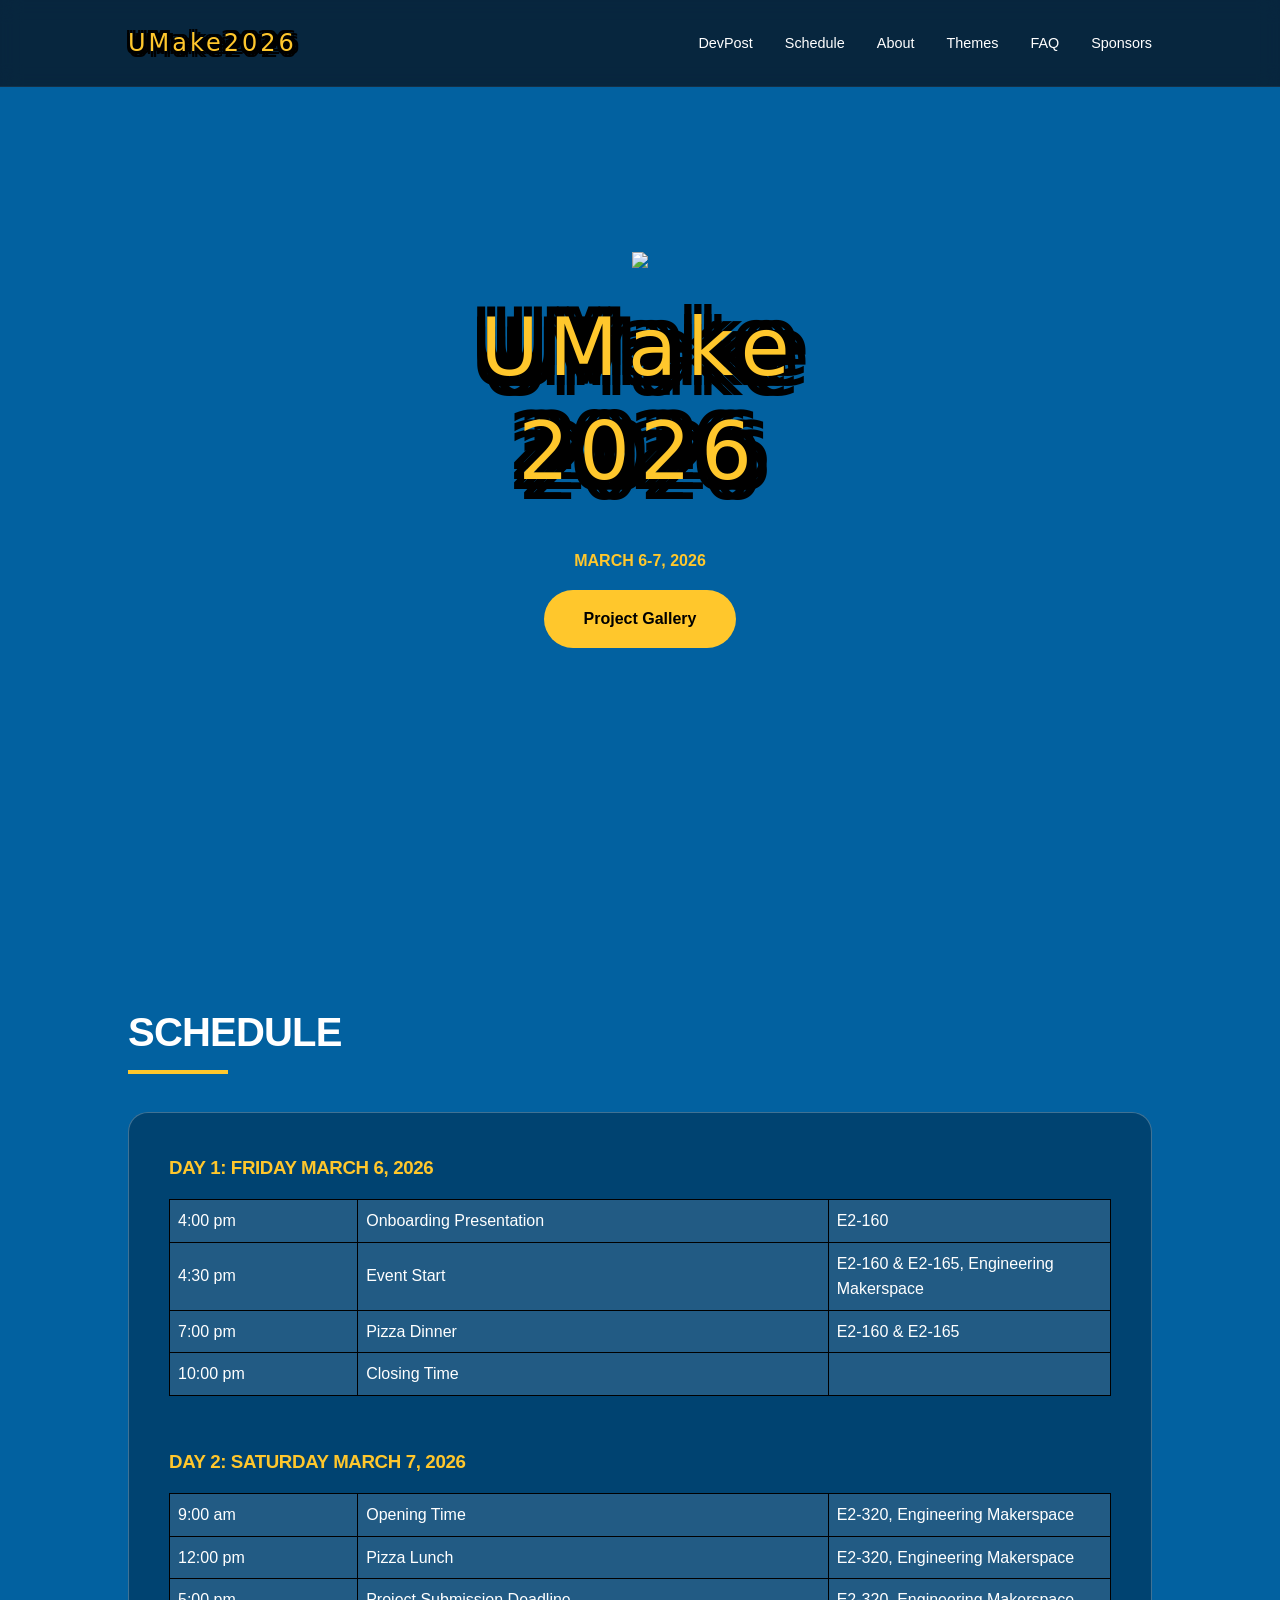
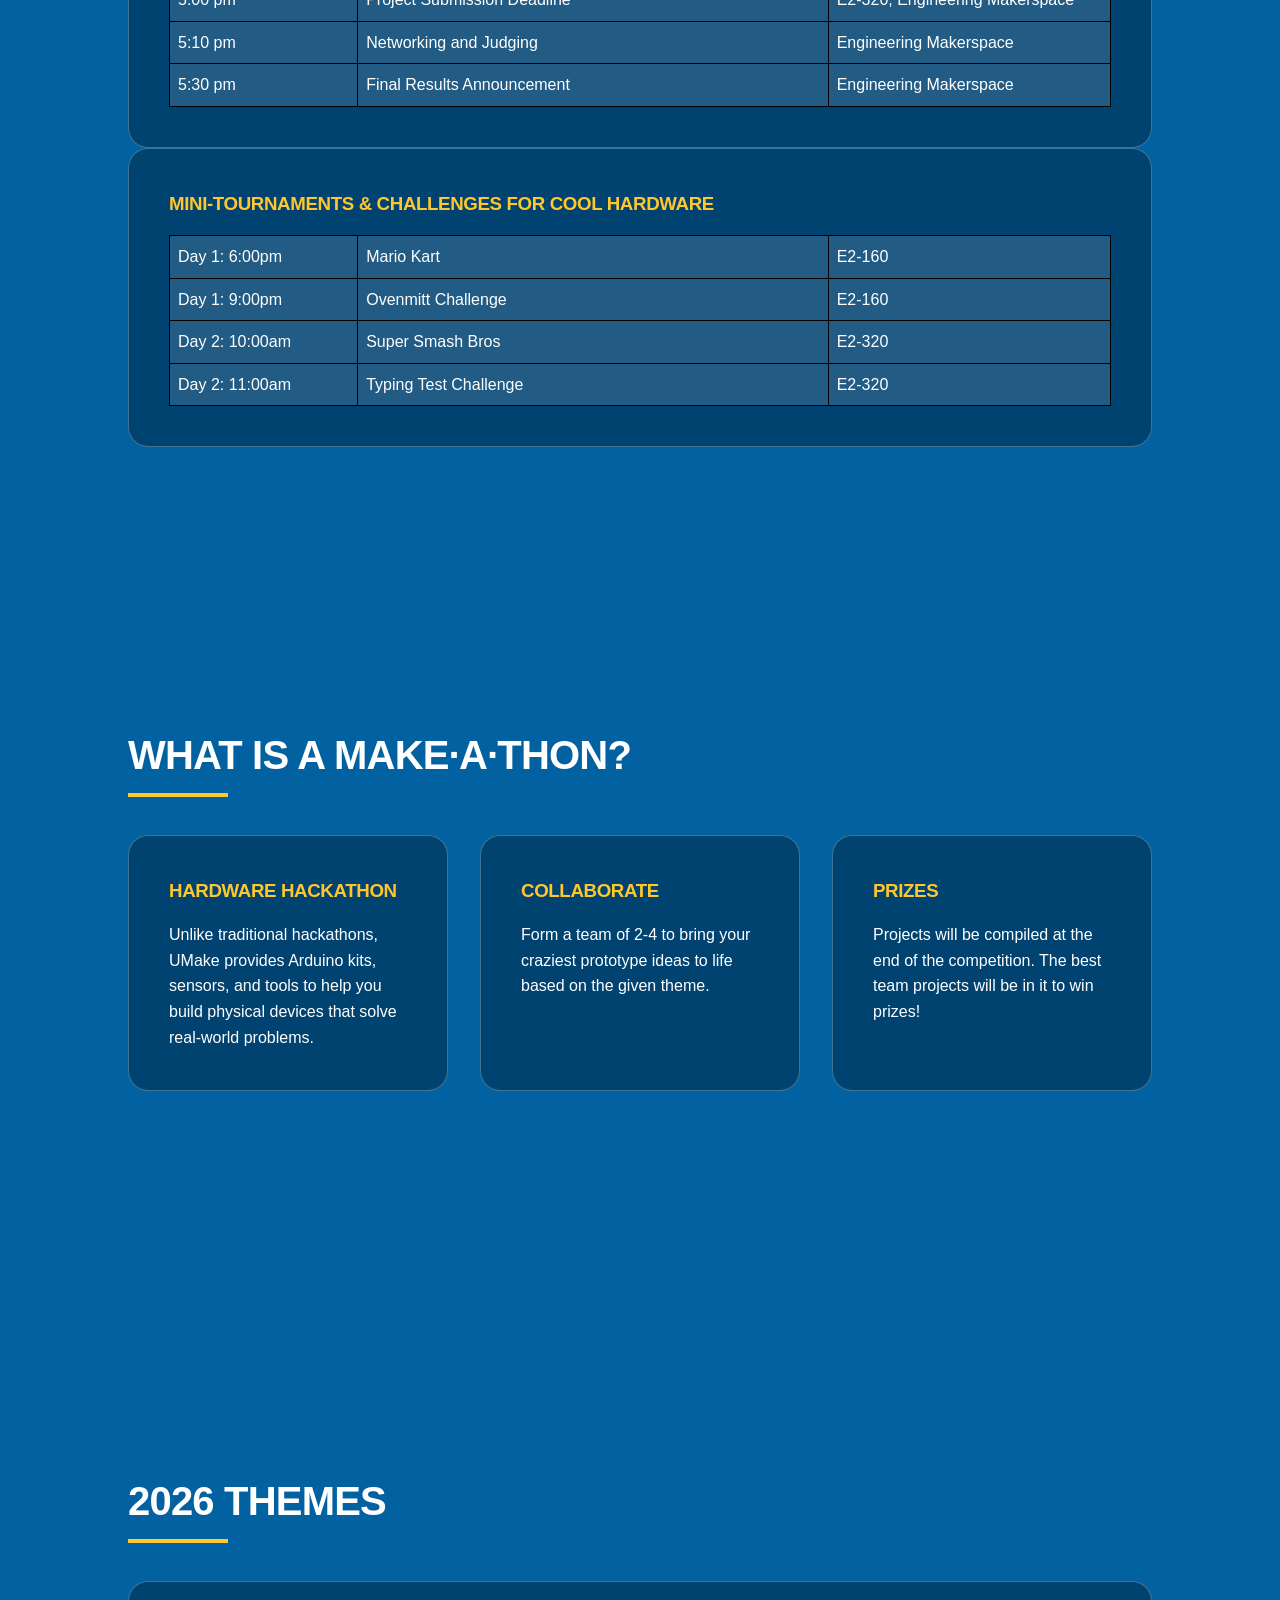
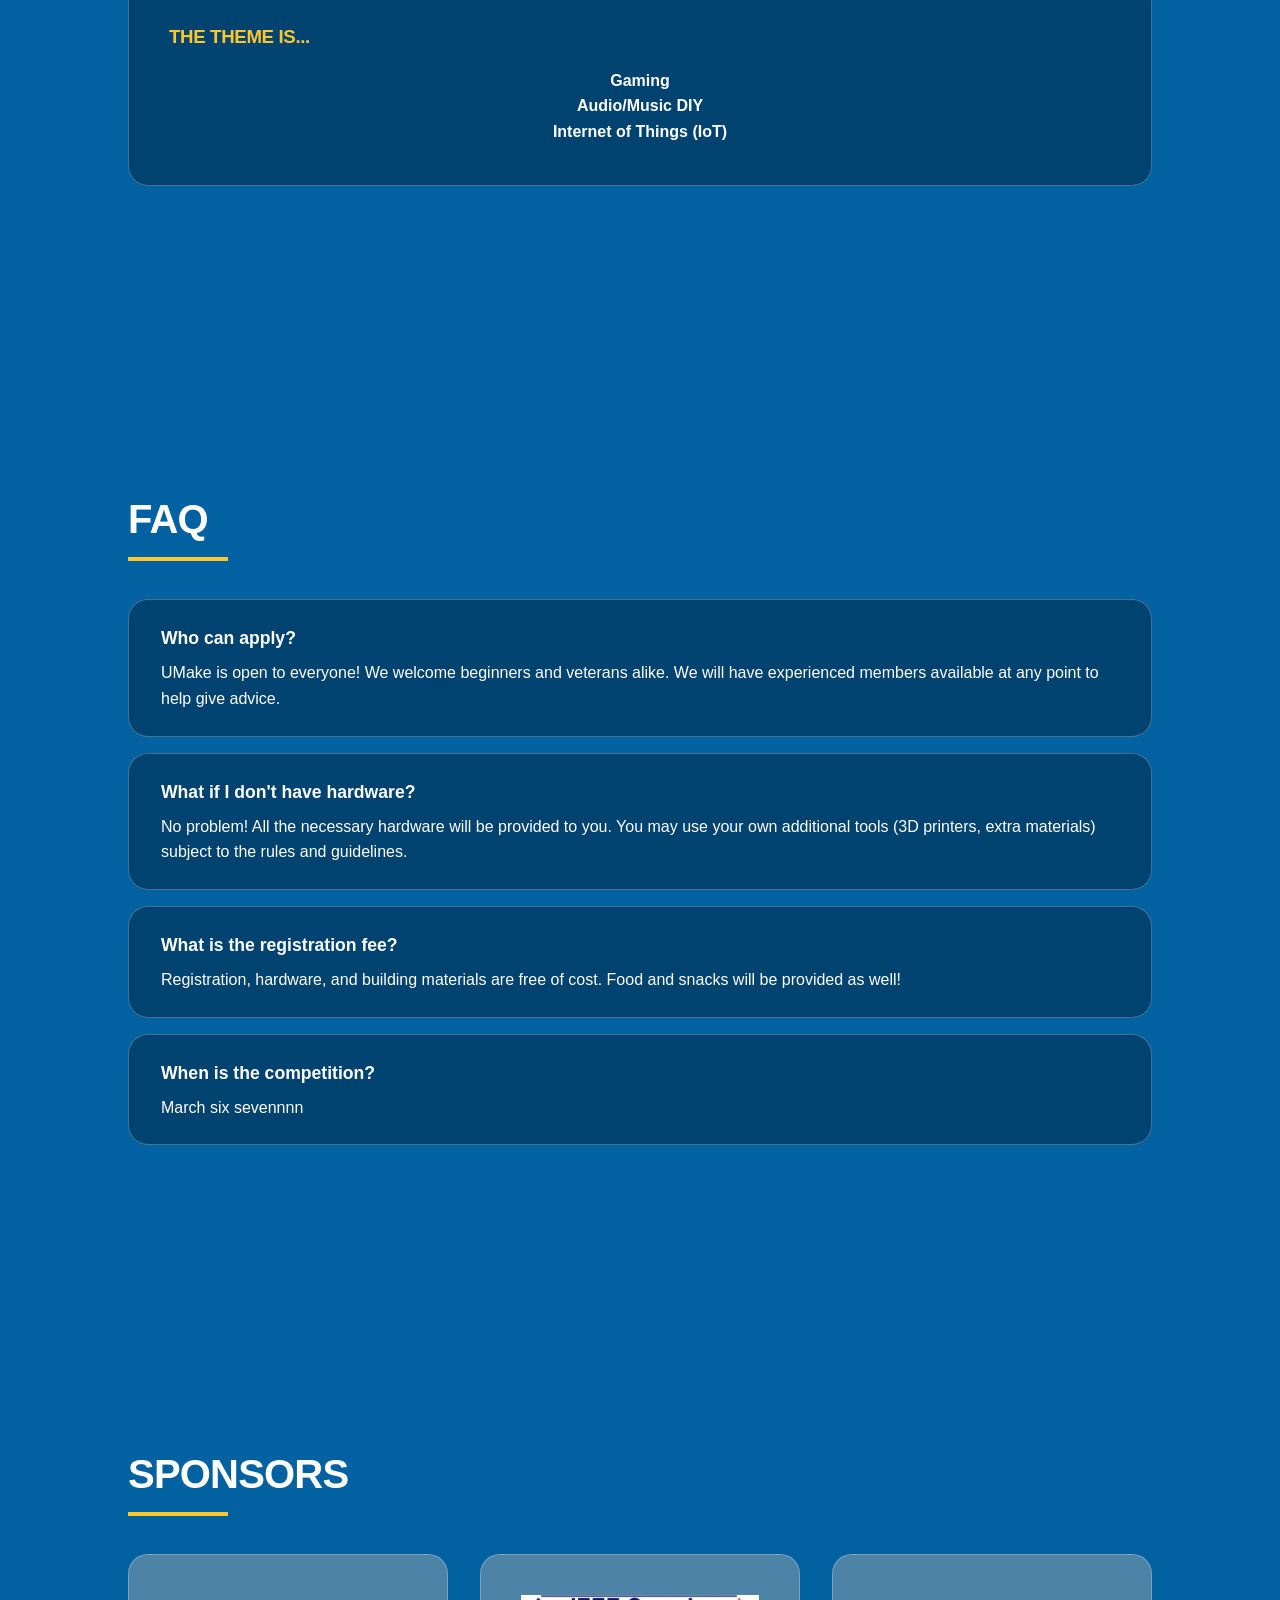
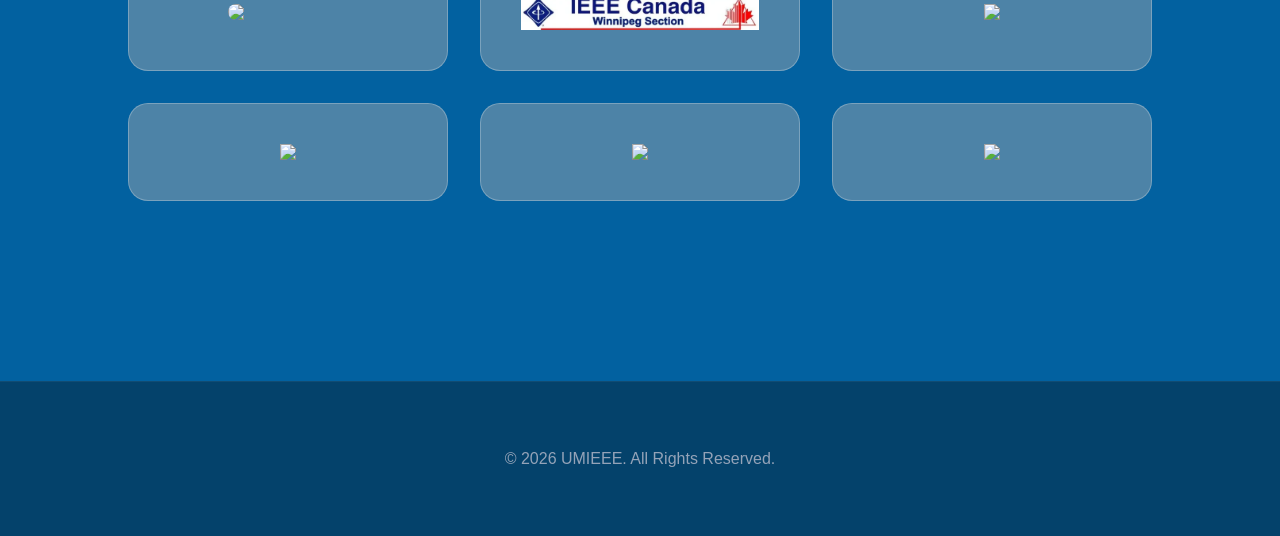
==== commit a7d91433: "Merge branch 'main' of https://github.com/Backback12/umake_site" ====
--- a/index.html
+++ b/index.html
@@ -108,6 +108,36 @@
                 <!-- <br>
                 <span>*Schedule is subject to change</span> -->
 
+            </div>
+        </div>
+        <div class="grid">
+            <div class="card" style="display: flex; justify-content: center; flex-direction: column;">
+                
+                <h3>Mini-tournaments & challenges for cool hardware</h3>
+                <table class="tournament-table">
+                    <tbody>
+                        <tr>
+                            <td class="tg-0pky">Day 1: 6:00pm</td>
+                            <td class="tg-0pky">Mario Kart</td>
+                            <td class="tg-0pky">E2-160</td>
+                        </tr>
+                        <tr>
+                            <td class="tg-0pky">Day 1: 9:00pm</td>
+                            <td class="tg-0pky">Ovenmitt Challenge</td>
+                            <td class="tg-0pky">E2-160</td>
+                        </tr>
+                        <tr>
+                            <td class="tg-0pky">Day 2: 10:00am</td>
+                            <td class="tg-0pky">Super Smash Bros</td>
+                            <td class="tg-0pky">E2-320</td>
+                        </tr>
+                        <tr>
+                            <td class="tg-0pky">Day 2: 11:00am</td>
+                            <td class="tg-0pky">Typing Test Challenge</td>
+                            <td class="tg-0pky">E2-320</td>
+                        </tr>
+                    </tbody>
+                </table>
             </div>
         </div>
     </section>
